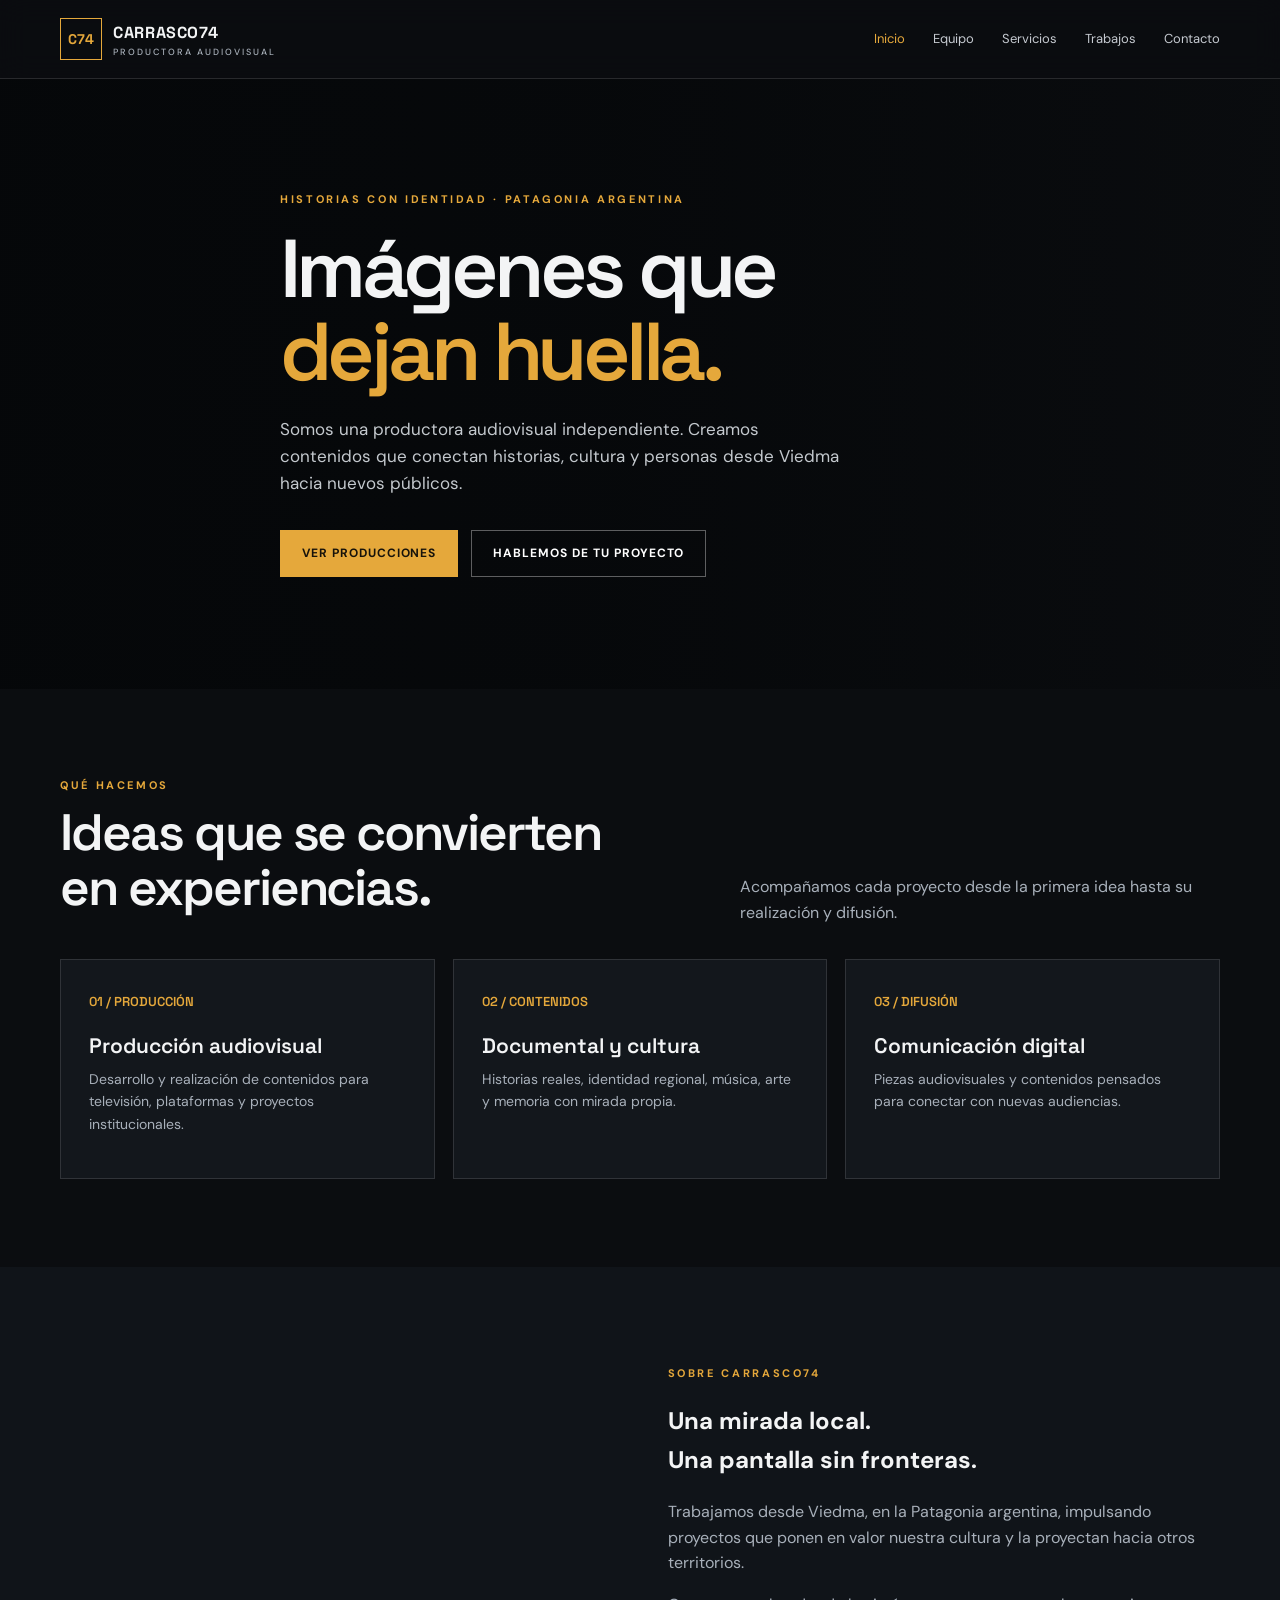
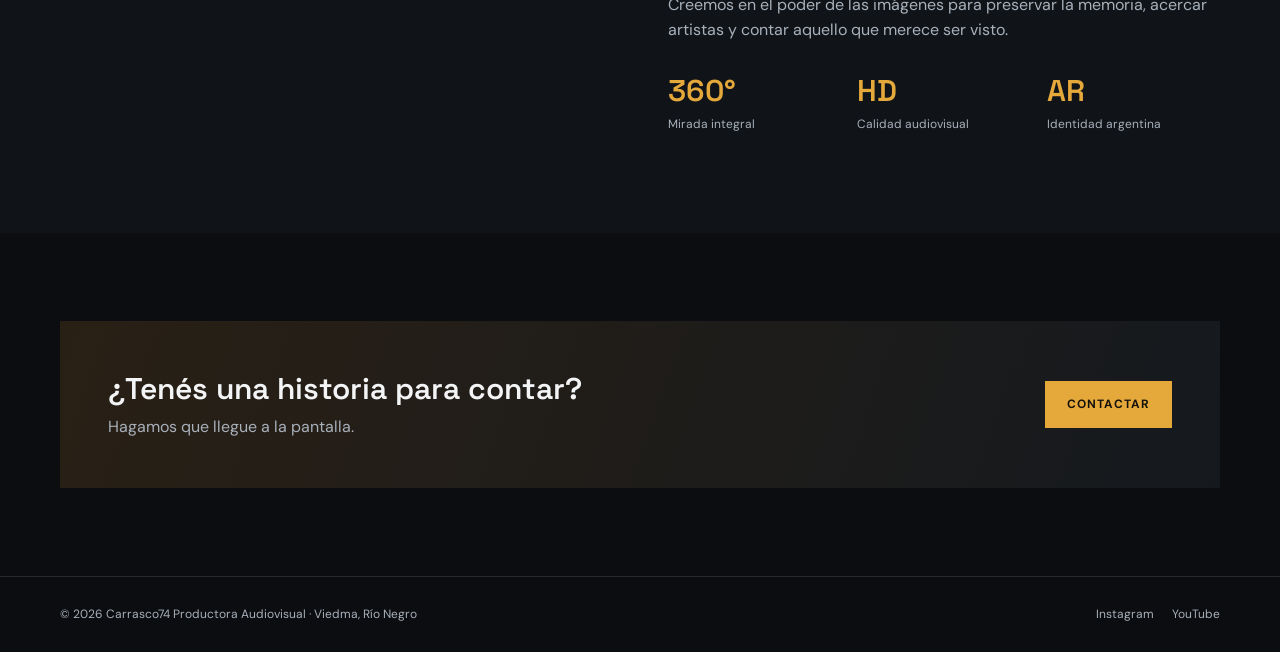
==== index.html @ 5abcc81c "proyecto carrasco74" ====
<!DOCTYPE html>
<html lang="es"><head><meta charset="UTF-8"><meta name="viewport" content="width=device-width, initial-scale=1.0"><meta name="description" content="Carrasco74 Productora Audiovisual. Producción, realización y comunicación audiovisual desde Viedma, Patagonia."><title>Inicio | Carrasco74</title><link rel="stylesheet" href="css/styles.css"></head><body>
<header class="site-header"><div class="container nav-wrap">
<a class="brand" href="index.html"><span class="brand-mark">C74</span><span>CARRASCO74<small>PRODUCTORA AUDIOVISUAL</small></span></a>
<button class="menu-toggle" aria-label="Abrir menú" aria-expanded="false">MENÚ</button>
<nav class="nav-links" aria-label="Navegación principal">
<a href="index.html">Inicio</a><a href="equipo.html">Equipo</a><a href="servicios.html">Servicios</a><a href="trabajos.html">Trabajos</a><a href="contacto.html">Contacto</a>
</nav></div></header>

<main>
<section class="hero"><div class="container hero-content"><div class="eyebrow">Historias con identidad · Patagonia Argentina</div><h1>Imágenes que<br><span>dejan huella.</span></h1><p>Somos una productora audiovisual independiente. Creamos contenidos que conectan historias, cultura y personas desde Viedma hacia nuevos públicos.</p><div class="actions"><a class="btn" href="trabajos.html">Ver producciones</a><a class="btn btn-outline" href="contacto.html">Hablemos de tu proyecto</a></div></div></section>
<section class="section"><div class="container"><div class="section-head"><div><div class="eyebrow">Qué hacemos</div><h2>Ideas que se convierten<br>en experiencias.</h2></div><p>Acompañamos cada proyecto desde la primera idea hasta su realización y difusión.</p></div><div class="cards">
<article class="card"><span class="card-number">01 / PRODUCCIÓN</span><h3>Producción audiovisual</h3><p>Desarrollo y realización de contenidos para televisión, plataformas y proyectos institucionales.</p></article>
<article class="card"><span class="card-number">02 / CONTENIDOS</span><h3>Documental y cultura</h3><p>Historias reales, identidad regional, música, arte y memoria con mirada propia.</p></article>
<article class="card"><span class="card-number">03 / DIFUSIÓN</span><h3>Comunicación digital</h3><p>Piezas audiovisuales y contenidos pensados para conectar con nuevas audiencias.</p></article>
</div></div></section>
<section class="section section-soft"><div class="container split"><div class="split-image" role="img" aria-label="Equipo de filmación trabajando en una producción"></div><div class="split-copy"><div class="eyebrow">Sobre Carrasco74</div><h2>Una mirada local.<br>Una pantalla sin fronteras.</h2><p>Trabajamos desde Viedma, en la Patagonia argentina, impulsando proyectos que ponen en valor nuestra cultura y la proyectan hacia otros territorios.</p><p>Creemos en el poder de las imágenes para preservar la memoria, acercar artistas y contar aquello que merece ser visto.</p><div class="stats"><div class="stat"><strong>360°</strong><span>Mirada integral</span></div><div class="stat"><strong>HD</strong><span>Calidad audiovisual</span></div><div class="stat"><strong>AR</strong><span>Identidad argentina</span></div></div></div></div></section>
<section class="section"><div class="container cta-band"><div><h2>¿Tenés una historia para contar?</h2><p>Hagamos que llegue a la pantalla.</p></div><a class="btn" href="contacto.html">Contactar</a></div></section>
</main>
<footer class="site-footer"><div class="container footer-inner"><span>© <span data-year></span> Carrasco74 Productora Audiovisual · Viedma, Río Negro</span><div class="socials"><a href="https://www.instagram.com/" target="_blank" rel="noopener">Instagram</a><a href="https://www.youtube.com/" target="_blank" rel="noopener">YouTube</a></div></div></footer><script src="js/main.js"></script>
</body></html>
---- css/styles.css ----
@import url('https://fonts.googleapis.com/css2?family=DM+Sans:wght@400;500;600;700&family=Space+Grotesk:wght@400;500;600;700&display=swap');
:root{--bg:#0b0d10;--panel:#13171c;--panel2:#191f26;--text:#f3f4f5;--muted:#a8b0ba;--accent:#e5a83b;--line:rgba(255,255,255,.12);--max:1160px}
*{box-sizing:border-box}html{scroll-behavior:smooth}body{margin:0;background:var(--bg);color:var(--text);font-family:'DM Sans',sans-serif;line-height:1.6}a{color:inherit;text-decoration:none}img{max-width:100%;display:block}button,input,textarea{font:inherit}.container{width:min(var(--max),calc(100% - 40px));margin:auto}
.site-header{position:sticky;top:0;z-index:20;background:rgba(11,13,16,.92);backdrop-filter:blur(14px);border-bottom:1px solid var(--line)}.nav-wrap{height:78px;display:flex;align-items:center;justify-content:space-between;gap:24px}.brand{display:flex;align-items:center;gap:11px;font-family:'Space Grotesk',sans-serif;font-weight:700;letter-spacing:.04em}.brand-mark{display:grid;place-items:center;width:42px;height:42px;border:1px solid var(--accent);color:var(--accent);font-size:14px}.brand small{display:block;color:var(--muted);font:500 9px 'DM Sans';letter-spacing:.22em}.nav-links{display:flex;gap:28px;align-items:center}.nav-links a{font-size:13px;color:#c6cbd1;transition:.2s}.nav-links a:hover,.nav-links a.active{color:var(--accent)}.menu-toggle{display:none;background:none;border:1px solid var(--line);color:white;padding:8px 11px;border-radius:3px}
.hero{min-height:610px;display:flex;align-items:center;position:relative;overflow:hidden;background:linear-gradient(90deg,rgba(5,7,9,.96) 0%,rgba(5,7,9,.78) 48%,rgba(5,7,9,.2) 100%),url('https://images.unsplash.com/photo-1485846234645-a62644f84728?auto=format&fit=crop&w=2000&q=85') center/cover}.hero-content{max-width:720px;padding:90px 0}.eyebrow{color:var(--accent);font-size:11px;font-weight:700;letter-spacing:.24em;text-transform:uppercase}.hero h1{font:600 clamp(42px,7vw,82px)/1.02 'Space Grotesk',sans-serif;letter-spacing:-.055em;margin:18px 0 22px}.hero h1 span{color:var(--accent)}.hero p{max-width:570px;color:#c4c9ce;font-size:17px}.actions{display:flex;gap:13px;flex-wrap:wrap;margin-top:32px}.btn{display:inline-flex;align-items:center;justify-content:center;padding:13px 21px;border:1px solid var(--accent);background:var(--accent);color:#17130b;font-weight:700;font-size:12px;letter-spacing:.08em;text-transform:uppercase;transition:.2s}.btn:hover{background:#f2c46f;transform:translateY(-2px)}.btn-outline{background:transparent;color:white;border-color:rgba(255,255,255,.35)}.btn-outline:hover{background:white;color:#111}
.section{padding:88px 0}.section-soft{background:#101419}.section-head{display:flex;justify-content:space-between;align-items:end;gap:30px;margin-bottom:34px}.section-head h2,.page-hero h1{font:600 clamp(32px,4vw,52px)/1.08 'Space Grotesk',sans-serif;letter-spacing:-.04em;margin:10px 0}.section-head p{color:var(--muted);max-width:480px;margin:0}.cards{display:grid;grid-template-columns:repeat(3,1fr);gap:18px}.card{background:var(--panel);border:1px solid var(--line);padding:28px;min-height:220px}.card-number{color:var(--accent);font:600 13px 'Space Grotesk'}.card h3{font:600 21px 'Space Grotesk';margin:18px 0 9px}.card p{color:var(--muted);font-size:14px;margin:0}.split{display:grid;grid-template-columns:1fr 1fr;gap:55px;align-items:center}.split-image{min-height:390px;background:url('https://images.unsplash.com/photo-1492619375914-88005aa9e8fb?auto=format&fit=crop&w=1200&q=85') center/cover}.split-copy p{color:var(--muted)}.stats{display:grid;grid-template-columns:repeat(3,1fr);gap:16px;margin-top:28px}.stat strong{display:block;color:var(--accent);font:600 30px 'Space Grotesk'}.stat span{font-size:12px;color:var(--muted)}
.page-hero{padding:86px 0 66px;background:linear-gradient(120deg,#171d24,#0b0d10 70%);border-bottom:1px solid var(--line)}.page-hero p{max-width:650px;color:var(--muted)}.team-grid{display:grid;grid-template-columns:repeat(3,1fr);gap:20px}.person{background:var(--panel);border:1px solid var(--line)}.person img{width:100%;height:270px;object-fit:cover;filter:saturate(.7)}.person-info{padding:22px}.person-info h3{margin:0;font:600 21px 'Space Grotesk'}.person-info p{color:var(--accent);font-size:12px;margin:5px 0 12px}.person-info small{color:var(--muted)}.service-list{display:grid;grid-template-columns:repeat(2,1fr);gap:18px}.service{display:flex;gap:22px;padding:28px;background:var(--panel);border:1px solid var(--line)}.service .num{font:600 24px 'Space Grotesk';color:var(--accent)}.service h3{margin:0 0 8px;font:600 20px 'Space Grotesk'}.service p{margin:0;color:var(--muted);font-size:14px}
.project-grid{display:grid;grid-template-columns:repeat(3,1fr);gap:16px}.project{position:relative;min-height:260px;overflow:hidden;background:#20262d}.project img{width:100%;height:100%;min-height:260px;object-fit:cover;transition:.5s;filter:brightness(.75)}.project:hover img{transform:scale(1.05);filter:brightness(.48)}.project-caption{position:absolute;left:22px;right:22px;bottom:18px}.project-caption span{font-size:10px;color:var(--accent);letter-spacing:.18em;text-transform:uppercase}.project-caption h3{font:600 20px 'Space Grotesk';margin:4px 0}.contact-grid{display:grid;grid-template-columns:.8fr 1.2fr;gap:40px}.contact-details{display:grid;gap:18px}.contact-item{padding:18px;background:var(--panel);border:1px solid var(--line)}.contact-item span{display:block;color:var(--accent);font-size:10px;text-transform:uppercase;letter-spacing:.16em}.contact-item strong{display:block;margin-top:5px}.contact-form{background:var(--panel);padding:28px;border:1px solid var(--line)}.form-row{display:grid;grid-template-columns:1fr 1fr;gap:14px}.field{margin-bottom:15px}.field label{display:block;font-size:12px;margin-bottom:7px;color:#d8dce0}.field input,.field textarea{width:100%;padding:13px;background:#0c1014;border:1px solid var(--line);color:white;outline:none}.field input:focus,.field textarea:focus{border-color:var(--accent)}.field textarea{min-height:140px;resize:vertical}.form-message{color:var(--accent);font-size:13px;min-height:22px;margin-top:12px}.map-frame{width:100%;height:260px;border:0;filter:grayscale(1) invert(.88) contrast(.85);margin-top:22px}
.cta-band{padding:48px;background:linear-gradient(110deg,#292015,#15191e);display:flex;justify-content:space-between;align-items:center;gap:25px}.cta-band h2{font:600 30px 'Space Grotesk';margin:0}.cta-band p{color:var(--muted);margin:6px 0 0}.site-footer{border-top:1px solid var(--line);padding:28px 0;color:var(--muted);font-size:12px}.footer-inner{display:flex;justify-content:space-between;gap:20px;flex-wrap:wrap}.socials{display:flex;gap:18px}.socials a:hover{color:var(--accent)}
@media(max-width:800px){.nav-links{display:none;position:absolute;top:78px;left:0;right:0;padding:20px;background:#101419;border-bottom:1px solid var(--line);flex-direction:column;align-items:flex-start}.nav-links.open{display:flex}.menu-toggle{display:block}.hero{min-height:560px}.cards,.team-grid{grid-template-columns:1fr 1fr}.split,.contact-grid{grid-template-columns:1fr}.service-list{grid-template-columns:1fr}.project-grid{grid-template-columns:1fr 1fr}.section{padding:65px 0}.split-image{min-height:300px}}
@media(max-width:520px){.container{width:min(100% - 30px,var(--max))}.hero h1{font-size:45px}.hero p{font-size:15px}.cards,.team-grid,.project-grid,.stats{grid-template-columns:1fr}.section-head{display:block}.section-head p{margin-top:12px}.form-row{grid-template-columns:1fr}.cta-band{padding:28px;display:block}.cta-band .btn{margin-top:20px}.person img{height:310px}}
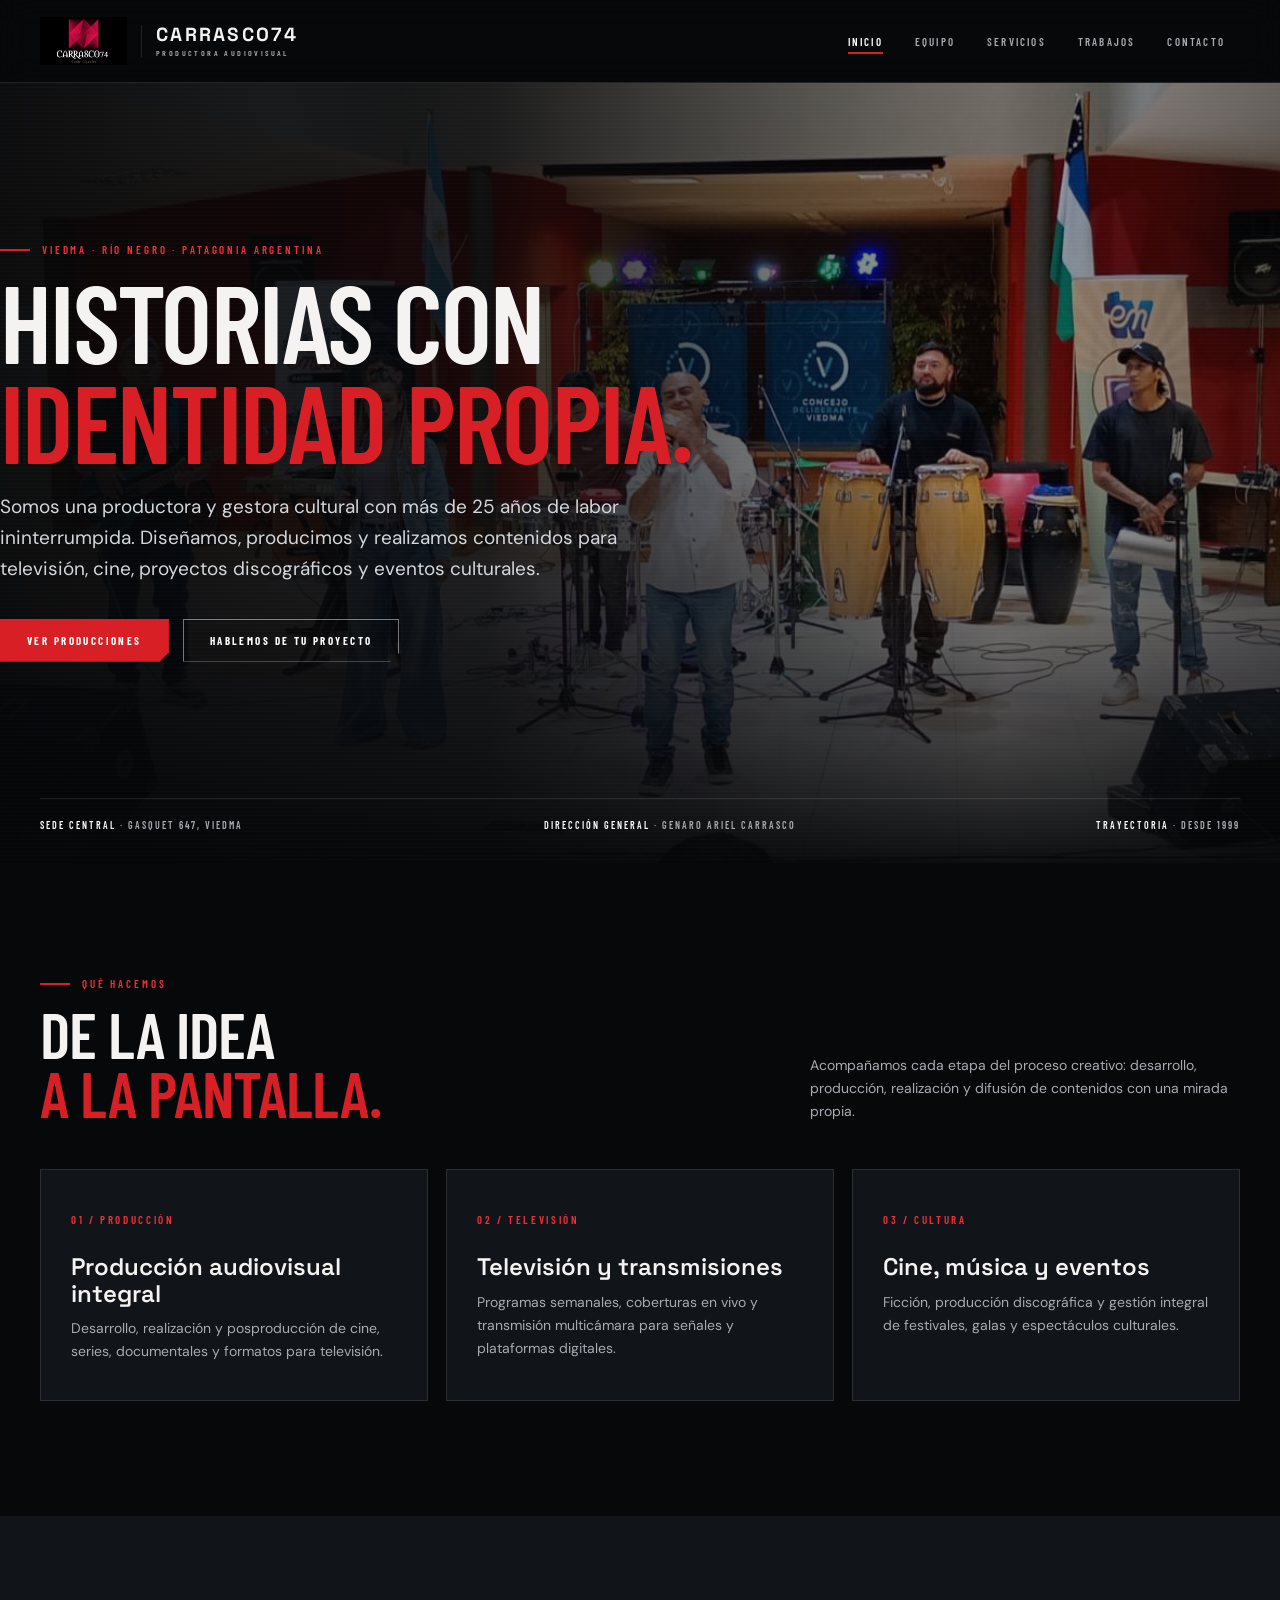
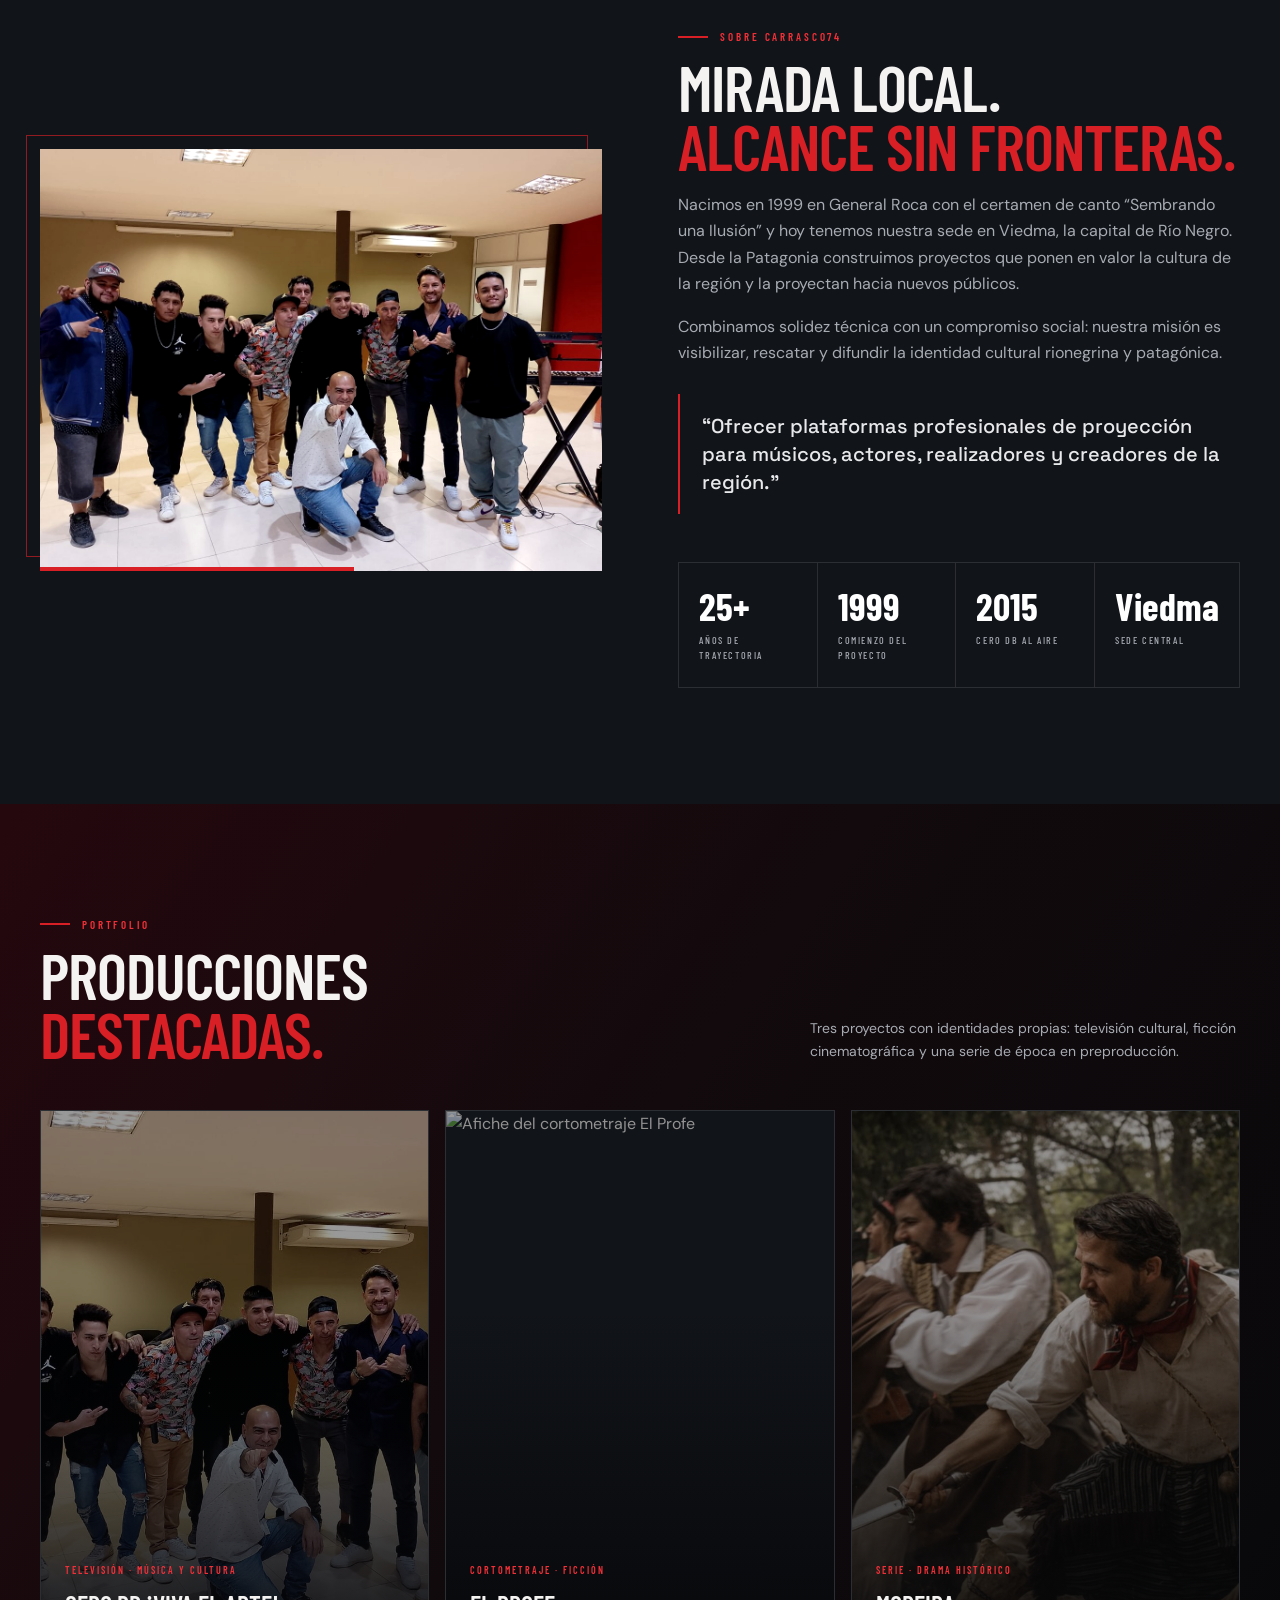
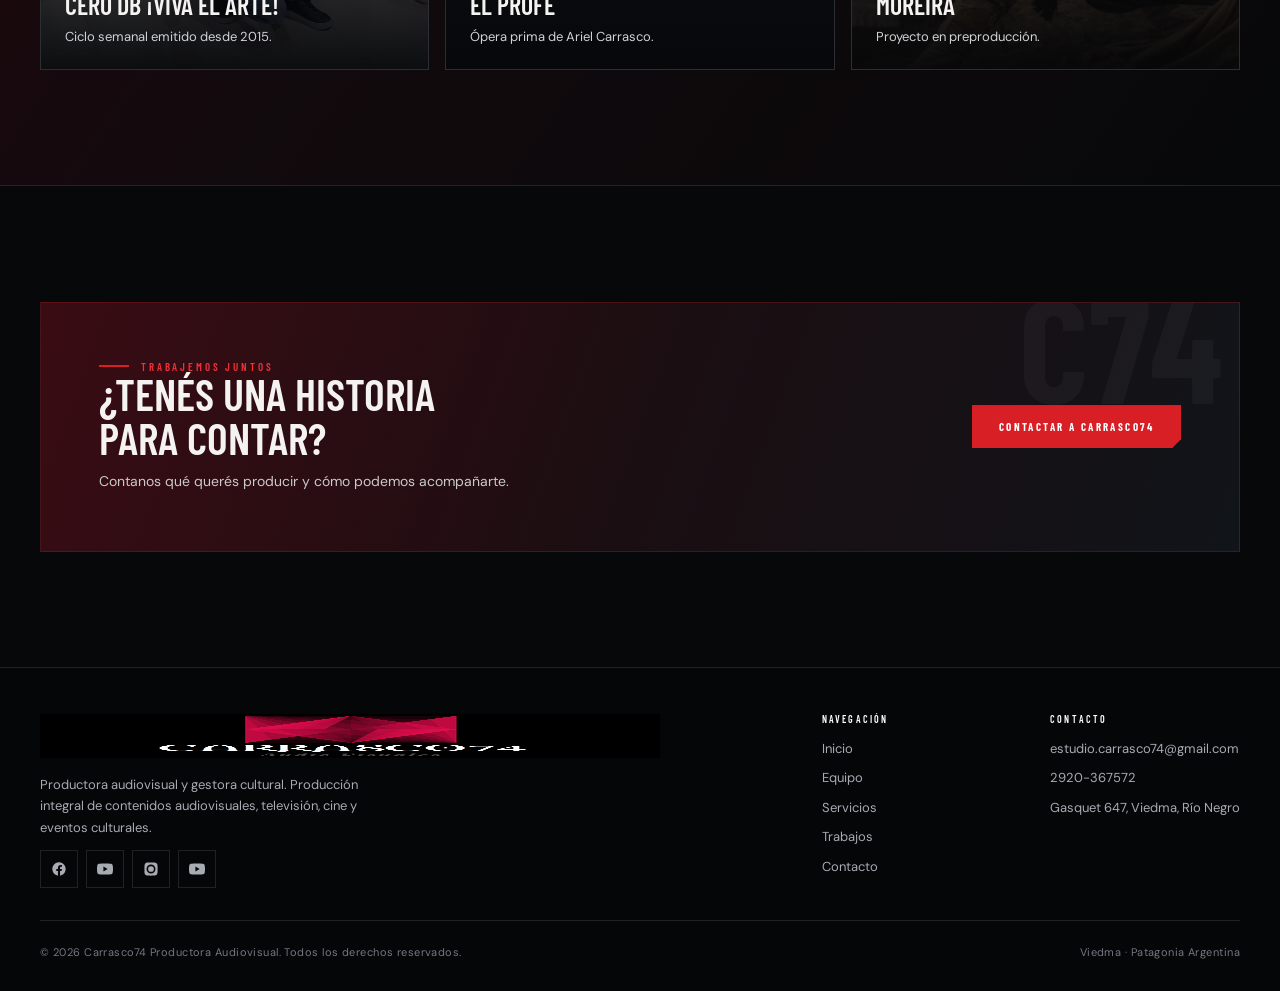
==== commit 9e654bfc: "Reforma global con OpenCode" ====
--- a/index.html
+++ b/index.html
@@ -1,21 +1,188 @@
 <!DOCTYPE html>
-<html lang="es"><head><meta charset="UTF-8"><meta name="viewport" content="width=device-width, initial-scale=1.0"><meta name="description" content="Carrasco74 Productora Audiovisual. Producción, realización y comunicación audiovisual desde Viedma, Patagonia."><title>Inicio | Carrasco74</title><link rel="stylesheet" href="css/styles.css"></head><body>
-<header class="site-header"><div class="container nav-wrap">
-<a class="brand" href="index.html"><span class="brand-mark">C74</span><span>CARRASCO74<small>PRODUCTORA AUDIOVISUAL</small></span></a>
-<button class="menu-toggle" aria-label="Abrir menú" aria-expanded="false">MENÚ</button>
-<nav class="nav-links" aria-label="Navegación principal">
-<a href="index.html">Inicio</a><a href="equipo.html">Equipo</a><a href="servicios.html">Servicios</a><a href="trabajos.html">Trabajos</a><a href="contacto.html">Contacto</a>
-</nav></div></header>
+<html lang="es">
+<head>
+  <meta charset="UTF-8">
+  <meta name="viewport" content="width=device-width, initial-scale=1.0">
+  <meta name="description" content="Carrasco74 Productora Audiovisual: producción integral de contenidos, televisión, cine y eventos culturales desde Viedma, Río Negro, Patagonia Argentina.">
+  <meta name="theme-color" content="#07080a">
+  <title>Inicio | Carrasco74 Productora Audiovisual</title>
+  <link rel="icon" type="image/png" href="assets/img/logo-carrasco74-redondo.png">
+  <link rel="preconnect" href="https://fonts.googleapis.com">
+  <link rel="preconnect" href="https://fonts.gstatic.com" crossorigin>
+  <link rel="stylesheet" href="css/styles.css">
+</head>
+<body>
+  <header class="site-header">
+    <div class="container nav-wrap">
+      <a class="brand" href="index.html" aria-label="Carrasco74 – Inicio">
+        <img src="assets/img/logo-carrasco74.png" alt="Logotipo oficial de Carrasco74 Productora Audiovisual" width="620" height="342">
+        <span class="brand__rule" aria-hidden="true"></span>
+        <span class="brand__text"><strong>CARRASCO74</strong><small>PRODUCTORA AUDIOVISUAL</small></span>
+      </a>
+      <button class="menu-toggle" type="button" aria-label="Abrir menú de navegación" aria-expanded="false" aria-controls="nav-principal">
+        <span></span><span></span><span></span>
+      </button>
+      <nav class="nav-links" id="nav-principal" aria-label="Navegación principal">
+        <a href="index.html">Inicio</a>
+        <a href="equipo.html">Equipo</a>
+        <a href="servicios.html">Servicios</a>
+        <a href="trabajos.html">Trabajos</a>
+        <a href="contacto.html">Contacto</a>
+      </nav>
+    </div>
+  </header>
 
-<main>
-<section class="hero"><div class="container hero-content"><div class="eyebrow">Historias con identidad · Patagonia Argentina</div><h1>Imágenes que<br><span>dejan huella.</span></h1><p>Somos una productora audiovisual independiente. Creamos contenidos que conectan historias, cultura y personas desde Viedma hacia nuevos públicos.</p><div class="actions"><a class="btn" href="trabajos.html">Ver producciones</a><a class="btn btn-outline" href="contacto.html">Hablemos de tu proyecto</a></div></div></section>
-<section class="section"><div class="container"><div class="section-head"><div><div class="eyebrow">Qué hacemos</div><h2>Ideas que se convierten<br>en experiencias.</h2></div><p>Acompañamos cada proyecto desde la primera idea hasta su realización y difusión.</p></div><div class="cards">
-<article class="card"><span class="card-number">01 / PRODUCCIÓN</span><h3>Producción audiovisual</h3><p>Desarrollo y realización de contenidos para televisión, plataformas y proyectos institucionales.</p></article>
-<article class="card"><span class="card-number">02 / CONTENIDOS</span><h3>Documental y cultura</h3><p>Historias reales, identidad regional, música, arte y memoria con mirada propia.</p></article>
-<article class="card"><span class="card-number">03 / DIFUSIÓN</span><h3>Comunicación digital</h3><p>Piezas audiovisuales y contenidos pensados para conectar con nuevas audiencias.</p></article>
-</div></div></section>
-<section class="section section-soft"><div class="container split"><div class="split-image" role="img" aria-label="Equipo de filmación trabajando en una producción"></div><div class="split-copy"><div class="eyebrow">Sobre Carrasco74</div><h2>Una mirada local.<br>Una pantalla sin fronteras.</h2><p>Trabajamos desde Viedma, en la Patagonia argentina, impulsando proyectos que ponen en valor nuestra cultura y la proyectan hacia otros territorios.</p><p>Creemos en el poder de las imágenes para preservar la memoria, acercar artistas y contar aquello que merece ser visto.</p><div class="stats"><div class="stat"><strong>360°</strong><span>Mirada integral</span></div><div class="stat"><strong>HD</strong><span>Calidad audiovisual</span></div><div class="stat"><strong>AR</strong><span>Identidad argentina</span></div></div></div></div></section>
-<section class="section"><div class="container cta-band"><div><h2>¿Tenés una historia para contar?</h2><p>Hagamos que llegue a la pantalla.</p></div><a class="btn" href="contacto.html">Contactar</a></div></section>
-</main>
-<footer class="site-footer"><div class="container footer-inner"><span>© <span data-year></span> Carrasco74 Productora Audiovisual · Viedma, Río Negro</span><div class="socials"><a href="https://www.instagram.com/" target="_blank" rel="noopener">Instagram</a><a href="https://www.youtube.com/" target="_blank" rel="noopener">YouTube</a></div></div></footer><script src="js/main.js"></script>
-</body></html>+  <main>
+    <section class="hero" aria-labelledby="hero-title">
+      <div class="hero__media" role="img" aria-label="Registro del programa televisivo Cero DB ¡Viva el Arte!"></div>
+      <div class="container hero__inner">
+        <div class="eyebrow" data-reveal>Viedma · Río Negro · Patagonia Argentina</div>
+        <h1 class="display" id="hero-title" data-reveal>Historias con<br><span>identidad propia.</span></h1>
+        <p class="lead" data-reveal>Somos una productora y gestora cultural con más de 25 años de labor ininterrumpida. Diseñamos, producimos y realizamos contenidos para televisión, cine, proyectos discográficos y eventos culturales.</p>
+        <div class="actions" data-reveal>
+          <a class="btn" href="trabajos.html">Ver producciones</a>
+          <a class="btn btn--ghost" href="contacto.html">Hablemos de tu proyecto</a>
+        </div>
+      </div>
+      <div class="container hero__meta">
+        <span><b>Sede central</b> · Gasquet 647, Viedma</span>
+        <span><b>Dirección general</b> · Genaro Ariel Carrasco</span>
+        <span><b>Trayectoria</b> · Desde 1999</span>
+      </div>
+    </section>
+
+    <section class="section" aria-labelledby="que-hacemos">
+      <div class="container">
+        <div class="section-head" data-reveal>
+          <div>
+            <div class="eyebrow">Qué hacemos</div>
+            <h2 class="section-title" id="que-hacemos">De la idea<br><span>a la pantalla.</span></h2>
+          </div>
+          <p>Acompañamos cada etapa del proceso creativo: desarrollo, producción, realización y difusión de contenidos con una mirada propia.</p>
+        </div>
+        <div class="grid-3">
+          <article class="card" data-reveal>
+            <span class="card__num">01 / PRODUCCIÓN</span>
+            <h3>Producción audiovisual integral</h3>
+            <p>Desarrollo, realización y posproducción de cine, series, documentales y formatos para televisión.</p>
+          </article>
+          <article class="card" data-reveal>
+            <span class="card__num">02 / TELEVISIÓN</span>
+            <h3>Televisión y transmisiones</h3>
+            <p>Programas semanales, coberturas en vivo y transmisión multicámara para señales y plataformas digitales.</p>
+          </article>
+          <article class="card" data-reveal>
+            <span class="card__num">03 / CULTURA</span>
+            <h3>Cine, música y eventos</h3>
+            <p>Ficción, producción discográfica y gestión integral de festivales, galas y espectáculos culturales.</p>
+          </article>
+        </div>
+      </div>
+    </section>
+
+    <section class="section section--graphite" aria-labelledby="sobre-c74">
+      <div class="container split">
+        <div class="frame" data-reveal>
+          <img src="assets/img/servicios-cerodb.jpg" alt="Registro del programa Cero DB ¡Viva el Arte! durante una emisión" width="1196" height="900" loading="lazy">
+        </div>
+        <div class="split-copy" data-reveal>
+          <div class="eyebrow">Sobre Carrasco74</div>
+          <h2 class="section-title" id="sobre-c74">Mirada local.<br><span>Alcance sin fronteras.</span></h2>
+          <p>Nacimos en 1999 en General Roca con el certamen de canto “Sembrando una Ilusión” y hoy tenemos nuestra sede en Viedma, la capital de Río Negro. Desde la Patagonia construimos proyectos que ponen en valor la cultura de la región y la proyectan hacia nuevos públicos.</p>
+          <p>Combinamos solidez técnica con un compromiso social: nuestra misión es visibilizar, rescatar y difundir la identidad cultural rionegrina y patagónica.</p>
+          <blockquote class="quote">“Ofrecer plataformas profesionales de proyección para músicos, actores, realizadores y creadores de la región.”</blockquote>
+          <div class="stats">
+            <div class="stat"><strong>25+</strong><span>Años de trayectoria</span></div>
+            <div class="stat"><strong>1999</strong><span>Comienzo del proyecto</span></div>
+            <div class="stat"><strong>2015</strong><span>Cero DB al aire</span></div>
+            <div class="stat"><strong>Viedma</strong><span>Sede central</span></div>
+          </div>
+        </div>
+      </div>
+    </section>
+
+    <section class="section section--wine" aria-labelledby="destacados">
+      <div class="container">
+        <div class="section-head" data-reveal>
+          <div>
+            <div class="eyebrow">Portfolio</div>
+            <h2 class="section-title" id="destacados">Producciones<br><span>destacadas.</span></h2>
+          </div>
+          <p>Tres proyectos con identidades propias: televisión cultural, ficción cinematográfica y una serie de época en preproducción.</p>
+        </div>
+        <div class="teaser-grid">
+          <a class="teaser" href="trabajos.html#cerodb" data-reveal>
+            <img src="assets/img/proyectos/cero-db/cerodb-03.jpg" alt="Registro fotográfico del programa Cero DB ¡Viva el Arte!" width="1329" height="1000" loading="lazy">
+            <div class="teaser__body"><span>Televisión · Música y cultura</span><h3>Cero DB ¡Viva el Arte!</h3><p>Ciclo semanal emitido desde 2015.</p></div>
+          </a>
+          <a class="teaser" href="trabajos.html#el-profe" data-reveal>
+            <img src="assets/img/proyectos/el-profe/afiche-el-profe.jpg" alt="Afiche del cortometraje El Profe" width="592" height="854" loading="lazy">
+            <div class="teaser__body"><span>Cortometraje · Ficción</span><h3>El Profe</h3><p>Ópera prima de Ariel Carrasco.</p></div>
+          </a>
+          <a class="teaser" href="trabajos.html#moreira" data-reveal>
+            <img src="assets/img/proyectos/moreira/moreira-01.jpg" alt="Material visual de la serie Moreira" width="1200" height="800" loading="lazy">
+            <div class="teaser__body"><span>Serie · Drama histórico</span><h3>Moreira</h3><p>Proyecto en preproducción.</p></div>
+          </a>
+        </div>
+      </div>
+    </section>
+
+    <section class="section section--line" aria-label="Contacto">
+      <div class="container cta-band" data-reveal>
+        <div>
+          <div class="eyebrow">Trabajemos juntos</div>
+          <h2>¿Tenés una historia<br>para contar?</h2>
+          <p>Contanos qué querés producir y cómo podemos acompañarte.</p>
+        </div>
+        <a class="btn" href="contacto.html">Contactar a Carrasco74</a>
+      </div>
+    </section>
+  </main>
+
+  <footer class="site-footer">
+    <div class="container">
+      <div class="footer-top">
+        <div class="footer-brand">
+          <img src="assets/img/logo-carrasco74.png" alt="Logotipo de Carrasco74" width="620" height="342" loading="lazy">
+          <p>Productora audiovisual y gestora cultural. Producción integral de contenidos audiovisuales, televisión, cine y eventos culturales.</p>
+          <div class="social-links" aria-label="Redes sociales de Carrasco74">
+            <a class="social-link" href="https://www.facebook.com/Audio.visual.74" target="_blank" rel="noopener noreferrer" aria-label="Facebook de Carrasco74 (abre en nueva pestaña)"><svg viewBox="0 0 24 24" aria-hidden="true"><path d="M22 12.06C22 6.5 17.52 2 12 2S2 6.5 2 12.06c0 5.02 3.66 9.18 8.44 9.94v-7.03H7.9v-2.91h2.54V9.85c0-2.52 1.49-3.91 3.77-3.91 1.09 0 2.24.2 2.24.2v2.46h-1.26c-1.24 0-1.63.78-1.63 1.57v1.9h2.78l-.45 2.91h-2.33V22c4.78-.76 8.44-4.92 8.44-9.94z"/></svg></a>
+            <a class="social-link" href="https://www.youtube.com/@carrasco74" target="_blank" rel="noopener noreferrer" aria-label="YouTube de Carrasco74 (abre en nueva pestaña)"><svg viewBox="0 0 24 24" aria-hidden="true"><path d="M23.5 6.2a3 3 0 0 0-2.1-2.1C19.5 3.6 12 3.6 12 3.6s-7.5 0-9.4.5A3 3 0 0 0 .5 6.2 31 31 0 0 0 0 12a31 31 0 0 0 .5 5.8 3 3 0 0 0 2.1 2.1c1.9.5 9.4.5 9.4.5s7.5 0 9.4-.5a3 3 0 0 0 2.1-2.1A31 31 0 0 0 24 12a31 31 0 0 0-.5-5.8zM9.6 15.6V8.4L16 12l-6.4 3.6z"/></svg></a>
+            <a class="social-link" href="https://www.instagram.com/cerodbvivaelarte/" target="_blank" rel="noopener noreferrer" aria-label="Instagram de Cero DB (abre en nueva pestaña)"><svg viewBox="0 0 24 24" aria-hidden="true"><path d="M12 2.2c3.2 0 3.6 0 4.9.1 1.2.1 1.8.3 2.2.4.6.2 1 .5 1.4.9.4.4.7.8.9 1.4.2.4.4 1 .4 2.2.1 1.3.1 1.7.1 4.9s0 3.6-.1 4.9c-.1 1.2-.3 1.8-.4 2.2-.2.6-.5 1-.9 1.4-.4.4-.8.7-1.4.9-.4.2-1 .4-2.2.4-1.3.1-1.7.1-4.9.1s-3.6 0-4.9-.1c-1.2-.1-1.8-.3-2.2-.4-.6-.2-1-.5-1.4-.9-.4-.4-.7-.8-.9-1.4-.2-.4-.4-1-.4-2.2C2.2 15.6 2.2 15.2 2.2 12s0-3.6.1-4.9c.1-1.2.3-1.8.4-2.2.2-.6.5-1 .9-1.4.4-.4.8-.7 1.4-.9.4-.2 1-.4 2.2-.4C8.4 2.2 8.8 2.2 12 2.2zm0 3.1A6.7 6.7 0 1 0 18.7 12 6.7 6.7 0 0 0 12 5.3zm0 11A4.3 4.3 0 1 1 16.3 12 4.3 4.3 0 0 1 12 16.3zm6.9-11.2a1.6 1.6 0 1 1-1.6-1.6 1.6 1.6 0 0 1 1.6 1.6z"/></svg></a>
+            <a class="social-link" href="https://www.youtube.com/@carrasco74Contenidos" target="_blank" rel="noopener noreferrer" aria-label="YouTube Carrasco74 Contenidos (abre en nueva pestaña)"><svg viewBox="0 0 24 24" aria-hidden="true"><path d="M23.5 6.2a3 3 0 0 0-2.1-2.1C19.5 3.6 12 3.6 12 3.6s-7.5 0-9.4.5A3 3 0 0 0 .5 6.2 31 31 0 0 0 0 12a31 31 0 0 0 .5 5.8 3 3 0 0 0 2.1 2.1c1.9.5 9.4.5 9.4.5s7.5 0 9.4-.5a3 3 0 0 0 2.1-2.1A31 31 0 0 0 24 12a31 31 0 0 0-.5-5.8zM9.6 15.6V8.4L16 12l-6.4 3.6z"/></svg></a>
+          </div>
+        </div>
+        <div class="footer-col">
+          <h4>Navegación</h4>
+          <ul>
+            <li><a href="index.html">Inicio</a></li>
+            <li><a href="equipo.html">Equipo</a></li>
+            <li><a href="servicios.html">Servicios</a></li>
+            <li><a href="trabajos.html">Trabajos</a></li>
+            <li><a href="contacto.html">Contacto</a></li>
+          </ul>
+        </div>
+        <div class="footer-col">
+          <h4>Contacto</h4>
+          <ul>
+            <li><a href="mailto:estudio.carrasco74@gmail.com">estudio.carrasco74@gmail.com</a></li>
+            <li><a href="tel:+5492920367572">2920-367572</a></li>
+            <li>Gasquet 647, Viedma, Río Negro</li>
+          </ul>
+        </div>
+      </div>
+      <div class="footer-bottom">
+        <span>© <span data-year></span> Carrasco74 Productora Audiovisual. Todos los derechos reservados.</span>
+        <span>Viedma · Patagonia Argentina</span>
+      </div>
+    </div>
+  </footer>
+
+  <div class="lightbox" id="lightbox" role="dialog" aria-modal="true" aria-label="Galería de imágenes" hidden>
+    <button class="lightbox__close" type="button" aria-label="Cerrar galería">×</button>
+    <figure><img src="" alt="Imagen ampliada de la galería"><figcaption></figcaption></figure>
+  </div>
+
+  <script src="js/main.js"></script>
+</body>
+</html>
--- a/css/styles.css
+++ b/css/styles.css
@@ -1,12 +1,481 @@
-
-@import url('https://fonts.googleapis.com/css2?family=DM+Sans:wght@400;500;600;700&family=Space+Grotesk:wght@400;500;600;700&display=swap');
-:root{--bg:#0b0d10;--panel:#13171c;--panel2:#191f26;--text:#f3f4f5;--muted:#a8b0ba;--accent:#e5a83b;--line:rgba(255,255,255,.12);--max:1160px}
-*{box-sizing:border-box}html{scroll-behavior:smooth}body{margin:0;background:var(--bg);color:var(--text);font-family:'DM Sans',sans-serif;line-height:1.6}a{color:inherit;text-decoration:none}img{max-width:100%;display:block}button,input,textarea{font:inherit}.container{width:min(var(--max),calc(100% - 40px));margin:auto}
-.site-header{position:sticky;top:0;z-index:20;background:rgba(11,13,16,.92);backdrop-filter:blur(14px);border-bottom:1px solid var(--line)}.nav-wrap{height:78px;display:flex;align-items:center;justify-content:space-between;gap:24px}.brand{display:flex;align-items:center;gap:11px;font-family:'Space Grotesk',sans-serif;font-weight:700;letter-spacing:.04em}.brand-mark{display:grid;place-items:center;width:42px;height:42px;border:1px solid var(--accent);color:var(--accent);font-size:14px}.brand small{display:block;color:var(--muted);font:500 9px 'DM Sans';letter-spacing:.22em}.nav-links{display:flex;gap:28px;align-items:center}.nav-links a{font-size:13px;color:#c6cbd1;transition:.2s}.nav-links a:hover,.nav-links a.active{color:var(--accent)}.menu-toggle{display:none;background:none;border:1px solid var(--line);color:white;padding:8px 11px;border-radius:3px}
-.hero{min-height:610px;display:flex;align-items:center;position:relative;overflow:hidden;background:linear-gradient(90deg,rgba(5,7,9,.96) 0%,rgba(5,7,9,.78) 48%,rgba(5,7,9,.2) 100%),url('https://images.unsplash.com/photo-1485846234645-a62644f84728?auto=format&fit=crop&w=2000&q=85') center/cover}.hero-content{max-width:720px;padding:90px 0}.eyebrow{color:var(--accent);font-size:11px;font-weight:700;letter-spacing:.24em;text-transform:uppercase}.hero h1{font:600 clamp(42px,7vw,82px)/1.02 'Space Grotesk',sans-serif;letter-spacing:-.055em;margin:18px 0 22px}.hero h1 span{color:var(--accent)}.hero p{max-width:570px;color:#c4c9ce;font-size:17px}.actions{display:flex;gap:13px;flex-wrap:wrap;margin-top:32px}.btn{display:inline-flex;align-items:center;justify-content:center;padding:13px 21px;border:1px solid var(--accent);background:var(--accent);color:#17130b;font-weight:700;font-size:12px;letter-spacing:.08em;text-transform:uppercase;transition:.2s}.btn:hover{background:#f2c46f;transform:translateY(-2px)}.btn-outline{background:transparent;color:white;border-color:rgba(255,255,255,.35)}.btn-outline:hover{background:white;color:#111}
-.section{padding:88px 0}.section-soft{background:#101419}.section-head{display:flex;justify-content:space-between;align-items:end;gap:30px;margin-bottom:34px}.section-head h2,.page-hero h1{font:600 clamp(32px,4vw,52px)/1.08 'Space Grotesk',sans-serif;letter-spacing:-.04em;margin:10px 0}.section-head p{color:var(--muted);max-width:480px;margin:0}.cards{display:grid;grid-template-columns:repeat(3,1fr);gap:18px}.card{background:var(--panel);border:1px solid var(--line);padding:28px;min-height:220px}.card-number{color:var(--accent);font:600 13px 'Space Grotesk'}.card h3{font:600 21px 'Space Grotesk';margin:18px 0 9px}.card p{color:var(--muted);font-size:14px;margin:0}.split{display:grid;grid-template-columns:1fr 1fr;gap:55px;align-items:center}.split-image{min-height:390px;background:url('https://images.unsplash.com/photo-1492619375914-88005aa9e8fb?auto=format&fit=crop&w=1200&q=85') center/cover}.split-copy p{color:var(--muted)}.stats{display:grid;grid-template-columns:repeat(3,1fr);gap:16px;margin-top:28px}.stat strong{display:block;color:var(--accent);font:600 30px 'Space Grotesk'}.stat span{font-size:12px;color:var(--muted)}
-.page-hero{padding:86px 0 66px;background:linear-gradient(120deg,#171d24,#0b0d10 70%);border-bottom:1px solid var(--line)}.page-hero p{max-width:650px;color:var(--muted)}.team-grid{display:grid;grid-template-columns:repeat(3,1fr);gap:20px}.person{background:var(--panel);border:1px solid var(--line)}.person img{width:100%;height:270px;object-fit:cover;filter:saturate(.7)}.person-info{padding:22px}.person-info h3{margin:0;font:600 21px 'Space Grotesk'}.person-info p{color:var(--accent);font-size:12px;margin:5px 0 12px}.person-info small{color:var(--muted)}.service-list{display:grid;grid-template-columns:repeat(2,1fr);gap:18px}.service{display:flex;gap:22px;padding:28px;background:var(--panel);border:1px solid var(--line)}.service .num{font:600 24px 'Space Grotesk';color:var(--accent)}.service h3{margin:0 0 8px;font:600 20px 'Space Grotesk'}.service p{margin:0;color:var(--muted);font-size:14px}
-.project-grid{display:grid;grid-template-columns:repeat(3,1fr);gap:16px}.project{position:relative;min-height:260px;overflow:hidden;background:#20262d}.project img{width:100%;height:100%;min-height:260px;object-fit:cover;transition:.5s;filter:brightness(.75)}.project:hover img{transform:scale(1.05);filter:brightness(.48)}.project-caption{position:absolute;left:22px;right:22px;bottom:18px}.project-caption span{font-size:10px;color:var(--accent);letter-spacing:.18em;text-transform:uppercase}.project-caption h3{font:600 20px 'Space Grotesk';margin:4px 0}.contact-grid{display:grid;grid-template-columns:.8fr 1.2fr;gap:40px}.contact-details{display:grid;gap:18px}.contact-item{padding:18px;background:var(--panel);border:1px solid var(--line)}.contact-item span{display:block;color:var(--accent);font-size:10px;text-transform:uppercase;letter-spacing:.16em}.contact-item strong{display:block;margin-top:5px}.contact-form{background:var(--panel);padding:28px;border:1px solid var(--line)}.form-row{display:grid;grid-template-columns:1fr 1fr;gap:14px}.field{margin-bottom:15px}.field label{display:block;font-size:12px;margin-bottom:7px;color:#d8dce0}.field input,.field textarea{width:100%;padding:13px;background:#0c1014;border:1px solid var(--line);color:white;outline:none}.field input:focus,.field textarea:focus{border-color:var(--accent)}.field textarea{min-height:140px;resize:vertical}.form-message{color:var(--accent);font-size:13px;min-height:22px;margin-top:12px}.map-frame{width:100%;height:260px;border:0;filter:grayscale(1) invert(.88) contrast(.85);margin-top:22px}
-.cta-band{padding:48px;background:linear-gradient(110deg,#292015,#15191e);display:flex;justify-content:space-between;align-items:center;gap:25px}.cta-band h2{font:600 30px 'Space Grotesk';margin:0}.cta-band p{color:var(--muted);margin:6px 0 0}.site-footer{border-top:1px solid var(--line);padding:28px 0;color:var(--muted);font-size:12px}.footer-inner{display:flex;justify-content:space-between;gap:20px;flex-wrap:wrap}.socials{display:flex;gap:18px}.socials a:hover{color:var(--accent)}
-@media(max-width:800px){.nav-links{display:none;position:absolute;top:78px;left:0;right:0;padding:20px;background:#101419;border-bottom:1px solid var(--line);flex-direction:column;align-items:flex-start}.nav-links.open{display:flex}.menu-toggle{display:block}.hero{min-height:560px}.cards,.team-grid{grid-template-columns:1fr 1fr}.split,.contact-grid{grid-template-columns:1fr}.service-list{grid-template-columns:1fr}.project-grid{grid-template-columns:1fr 1fr}.section{padding:65px 0}.split-image{min-height:300px}}
-@media(max-width:520px){.container{width:min(100% - 30px,var(--max))}.hero h1{font-size:45px}.hero p{font-size:15px}.cards,.team-grid,.project-grid,.stats{grid-template-columns:1fr}.section-head{display:block}.section-head p{margin-top:12px}.form-row{grid-template-columns:1fr}.cta-band{padding:28px;display:block}.cta-band .btn{margin-top:20px}.person img{height:310px}}
+/* =========================================================
+   CARRASCO74 · PRODUCTORA AUDIOVISUAL
+   Identidad visual: negro profundo, grafito y rojo intenso
+   ========================================================= */
+
+@import url('https://fonts.googleapis.com/css2?family=Barlow+Condensed:wght@500;600;700&family=DM+Sans:wght@400;500;600;700&family=Space+Grotesk:wght@500;600;700&display=swap');
+
+:root {
+  --black: #07080a;
+  --graphite: #111419;
+  --graphite-2: #191d24;
+  --red: #d81f26;
+  --red-light: #f23038;
+  --red-dark: #7d1018;
+  --wine: #26090e;
+  --text: #f5f3f2;
+  --muted: #a7abb2;
+  --line: rgba(255, 255, 255, .11);
+  --gold: #d6a24a;
+  --max: 1200px;
+  --header-h: 82px;
+}
+
+*, *::before, *::after { box-sizing: border-box; }
+html { scroll-behavior: smooth; }
+body {
+  margin: 0;
+  background: var(--black);
+  color: var(--text);
+  font-family: 'DM Sans', sans-serif;
+  font-size: 16px;
+  line-height: 1.65;
+  -webkit-font-smoothing: antialiased;
+  overflow-x: hidden;
+}
+img { display: block; max-width: 100%; }
+a { color: inherit; text-decoration: none; }
+button, input, textarea { font: inherit; }
+button { cursor: pointer; }
+::selection { background: var(--red); color: #fff; }
+
+.container { width: min(var(--max), calc(100% - 48px)); margin-inline: auto; }
+.sr-only {
+  position: absolute; width: 1px; height: 1px; padding: 0; margin: -1px;
+  overflow: hidden; clip: rect(0, 0, 0, 0); white-space: nowrap; border: 0;
+}
+
+/* ---------- Tipografía ---------- */
+.eyebrow {
+  display: flex; align-items: center; gap: 12px;
+  color: var(--red-light); font: 600 11px/1 'Barlow Condensed', sans-serif;
+  letter-spacing: .26em; text-transform: uppercase;
+}
+.eyebrow::before { content: ''; width: 30px; height: 2px; background: var(--red); flex: 0 0 auto; }
+.display, .section-title {
+  font-family: 'Barlow Condensed', sans-serif;
+  text-transform: uppercase; font-weight: 600; letter-spacing: -.015em;
+  line-height: .92; margin: 16px 0 0;
+}
+.display { font-size: clamp(54px, 8.5vw, 112px); }
+.section-title { font-size: clamp(38px, 5vw, 68px); }
+.section-title span { color: var(--red); }
+.lead { color: #d3d6da; font-size: clamp(16px, 1.5vw, 19px); max-width: 640px; }
+.muted { color: var(--muted); }
+.small { font-size: 12px; letter-spacing: .04em; }
+
+/* ---------- Encabezado ---------- */
+.site-header {
+  position: sticky; top: 0; z-index: 50;
+  background: rgba(7, 8, 10, .88);
+  backdrop-filter: blur(16px); -webkit-backdrop-filter: blur(16px);
+  border-bottom: 1px solid var(--line);
+  transition: background .3s ease, box-shadow .3s ease;
+}
+.site-header.is-scrolled { background: rgba(7, 8, 10, .98); box-shadow: 0 14px 40px rgba(0, 0, 0, .45); }
+.nav-wrap { height: var(--header-h); display: flex; align-items: center; justify-content: space-between; gap: 24px; }
+.brand { display: flex; align-items: center; gap: 14px; flex: 0 0 auto; }
+.brand img { height: 48px; width: auto; object-fit: contain; }
+.brand__rule { width: 1px; height: 32px; background: var(--line); }
+.brand__text strong {
+  display: block; font: 700 19px/1 'Space Grotesk', sans-serif;
+  letter-spacing: .12em;
+}
+.brand__text small {
+  display: block; margin-top: 5px; color: var(--muted);
+  font: 600 8px/1 'Barlow Condensed', sans-serif; letter-spacing: .3em;
+}
+.nav-links { display: flex; align-items: center; gap: 2px; }
+.nav-links a {
+  position: relative; padding: 12px 15px;
+  color: var(--muted); font: 600 11px/1 'Barlow Condensed', sans-serif;
+  letter-spacing: .2em; text-transform: uppercase; transition: color .25s ease;
+}
+.nav-links a::after {
+  content: ''; position: absolute; left: 15px; right: 15px; bottom: 5px;
+  height: 2px; background: var(--red); transform: scaleX(0);
+  transform-origin: left; transition: transform .3s ease;
+}
+.nav-links a:hover, .nav-links a.active { color: #fff; }
+.nav-links a:hover::after, .nav-links a.active::after { transform: scaleX(1); }
+.menu-toggle {
+  display: none; width: 44px; height: 42px; position: relative;
+  background: transparent; border: 1px solid var(--line); border-radius: 0;
+}
+.menu-toggle span {
+  position: absolute; left: 11px; right: 11px; height: 2px; background: #fff;
+  transition: transform .3s ease, opacity .2s ease;
+}
+.menu-toggle span:nth-child(1) { top: 13px; }
+.menu-toggle span:nth-child(2) { top: 20px; }
+.menu-toggle span:nth-child(3) { top: 27px; }
+.menu-toggle[aria-expanded="true"] span:nth-child(1) { transform: translateY(7px) rotate(45deg); }
+.menu-toggle[aria-expanded="true"] span:nth-child(2) { opacity: 0; }
+.menu-toggle[aria-expanded="true"] span:nth-child(3) { transform: translateY(-7px) rotate(-45deg); }
+
+/* ---------- Botones ---------- */
+.actions { display: flex; flex-wrap: wrap; gap: 14px; margin-top: 34px; }
+.btn {
+  display: inline-flex; align-items: center; justify-content: center; gap: 10px;
+  padding: 15px 26px; border: 1px solid var(--red);
+  background: var(--red); color: #fff;
+  font: 700 11px/1 'Barlow Condensed', sans-serif;
+  letter-spacing: .22em; text-transform: uppercase;
+  clip-path: polygon(0 0, 100% 0, 100% calc(100% - 9px), calc(100% - 9px) 100%, 0 100%);
+  transition: transform .25s ease, background .25s ease, box-shadow .25s ease;
+}
+.btn:hover { background: var(--red-light); transform: translateY(-3px); box-shadow: 0 14px 30px rgba(216, 31, 38, .25); }
+.btn:focus-visible, a:focus-visible, button:focus-visible, input:focus-visible, textarea:focus-visible {
+  outline: 2px solid var(--red-light); outline-offset: 3px;
+}
+.btn--ghost { background: transparent; border-color: rgba(255, 255, 255, .45); color: #fff; }
+.btn--ghost:hover { background: #fff; color: var(--black); box-shadow: none; }
+
+/* ---------- Hero ---------- */
+.hero { position: relative; min-height: min(780px, 90vh); display: flex; align-items: center; overflow: hidden; background: #050607; }
+.hero__media {
+  position: absolute; inset: 0;
+  background: url('../assets/img/hero-cerodb.jpg') center 42% / cover no-repeat;
+  animation: heroZoom 22s ease-in-out infinite alternate;
+}
+@keyframes heroZoom { from { transform: scale(1); } to { transform: scale(1.09); } }
+.hero::before {
+  content: ''; position: absolute; inset: 0; z-index: 1;
+  background:
+    linear-gradient(90deg, rgba(5, 6, 8, .97) 0%, rgba(5, 6, 8, .86) 38%, rgba(5, 6, 8, .32) 78%, rgba(5, 6, 8, .55) 100%),
+    linear-gradient(0deg, rgba(5, 6, 8, .95) 0%, transparent 48%);
+}
+.hero::after {
+  content: ''; position: absolute; inset: 0; z-index: 2; pointer-events: none;
+  background: repeating-linear-gradient(0deg, transparent 0 3px, rgba(255, 255, 255, .015) 3px 4px);
+}
+.hero__inner { position: relative; z-index: 3; width: 100%; padding: 110px 0 150px; }
+.hero h1 span { color: var(--red); display: block; }
+.hero__lead { margin: 0; }
+.hero__meta {
+  position: absolute; z-index: 3; left: 0; right: 0; bottom: 30px;
+  border-top: 1px solid var(--line); padding-top: 18px;
+  display: flex; justify-content: space-between; gap: 20px; flex-wrap: wrap;
+  color: var(--muted); font: 600 10px/1.6 'Barlow Condensed', sans-serif; letter-spacing: .2em; text-transform: uppercase;
+}
+.hero__meta b { color: #fff; font-weight: 600; }
+
+/* ---------- Secciones ---------- */
+.section { padding: clamp(72px, 9vw, 120px) 0; }
+.section--graphite { background: var(--graphite); }
+.section--wine { background: linear-gradient(125deg, #25080e 0%, #120a0d 45%, var(--black) 100%); }
+.section--line { border-top: 1px solid var(--line); }
+.section-head { display: flex; align-items: flex-end; justify-content: space-between; gap: 44px; margin-bottom: 46px; }
+.section-head > p { max-width: 430px; margin: 0; color: var(--muted); font-size: 14px; }
+
+.page-hero {
+  position: relative; padding: clamp(70px, 9vw, 116px) 0 clamp(52px, 6vw, 78px);
+  background: linear-gradient(115deg, #1c1014 0%, var(--graphite) 48%, var(--black) 100%);
+  border-bottom: 1px solid var(--line); overflow: hidden;
+}
+.page-hero::after {
+  content: ''; position: absolute; right: -140px; top: -140px; width: 470px; height: 470px;
+  border: 1px solid rgba(216, 31, 38, .16); border-radius: 50%; pointer-events: none;
+}
+.page-hero .display { font-size: clamp(48px, 7vw, 88px); max-width: 900px; }
+.page-hero p { max-width: 650px; margin: 22px 0 0; color: var(--muted); }
+
+.grid-3 { display: grid; grid-template-columns: repeat(3, 1fr); gap: 18px; }
+.card {
+  position: relative; padding: 36px 30px; background: var(--graphite);
+  border: 1px solid var(--line); min-height: 232px; overflow: hidden;
+  transition: transform .35s ease, background .35s ease, border-color .35s ease;
+}
+.card::before { content: ''; position: absolute; left: 0; top: 0; width: 0; height: 3px; background: var(--red); transition: width .4s ease; }
+.card:hover { transform: translateY(-7px); background: var(--graphite-2); border-color: rgba(216, 31, 38, .4); }
+.card:hover::before { width: 100%; }
+.card__num { color: var(--red-light); font: 600 11px/1 'Barlow Condensed', sans-serif; letter-spacing: .24em; }
+.card h3 { margin: 22px 0 10px; font: 600 24px/1.1 'Space Grotesk', sans-serif; }
+.card p { margin: 0; color: var(--muted); font-size: 14px; }
+
+.teaser-grid { display: grid; grid-template-columns: repeat(3, 1fr); gap: 16px; }
+.teaser { position: relative; display: block; overflow: hidden; min-height: 320px; background: var(--graphite); border: 1px solid var(--line); }
+.teaser img { width: 100%; height: 100%; min-height: 320px; object-fit: cover; filter: brightness(.6) saturate(.8); transition: transform .7s ease, filter .4s ease; }
+.teaser:hover img { transform: scale(1.07); filter: brightness(.42) saturate(1); }
+.teaser::after { content: ''; position: absolute; inset: 0; background: linear-gradient(0deg, rgba(6, 7, 9, .95), transparent 65%); }
+.teaser__body { position: absolute; z-index: 2; left: 24px; right: 24px; bottom: 22px; }
+.teaser__body span { color: var(--red-light); font: 600 10px/1 'Barlow Condensed', sans-serif; letter-spacing: .2em; text-transform: uppercase; }
+.teaser__body h3 { margin: 9px 0 0; font: 600 26px/1 'Barlow Condensed', sans-serif; text-transform: uppercase; }
+.teaser__body p { margin: 8px 0 0; color: #cfd2d6; font-size: 13px; }
+
+.stats { display: grid; grid-template-columns: repeat(4, 1fr); margin-top: 48px; border: 1px solid var(--line); }
+.stat { padding: 24px 20px; border-right: 1px solid var(--line); }
+.stat:last-child { border-right: 0; }
+.stat strong { display: block; font: 700 38px/1 'Barlow Condensed', sans-serif; color: #fff; }
+.stat span { display: block; margin-top: 8px; color: var(--muted); font: 500 10px/1.5 'Barlow Condensed', sans-serif; letter-spacing: .16em; text-transform: uppercase; }
+
+.split { display: grid; grid-template-columns: 1fr 1fr; gap: clamp(34px, 6vw, 80px); align-items: center; }
+.split > div { min-width: 0; }
+.frame { position: relative; }
+.frame::before {
+  content: ''; position: absolute; inset: -14px 14px 14px -14px;
+  border: 1px solid rgba(216, 31, 38, .65); z-index: 0;
+}
+.frame img { position: relative; z-index: 1; width: 100%; height: 100%; object-fit: cover; filter: saturate(.8) contrast(1.06); }
+.frame::after { content: ''; position: absolute; z-index: 2; left: 0; bottom: 0; width: 56%; height: 4px; background: var(--red); }
+.split-copy p { color: var(--muted); }
+.split-copy p + p { margin-top: 0; }
+.quote {
+  margin: 28px 0 0; padding: 18px 0 18px 22px; border-left: 2px solid var(--red);
+  font: 500 20px/1.4 'Space Grotesk', sans-serif; color: #e8e9eb;
+}
+
+/* ---------- Equipo ---------- */
+.team-grid { display: grid; grid-template-columns: repeat(4, 1fr); gap: 18px; }
+.person { background: var(--graphite); border: 1px solid var(--line); overflow: hidden; transition: transform .35s ease, border-color .35s ease; }
+.person:hover { transform: translateY(-8px); border-color: rgba(216, 31, 38, .5); }
+.person__photo { position: relative; aspect-ratio: 3 / 4; overflow: hidden; background: #0c0e12; }
+.person__photo img { width: 100%; height: 100%; object-fit: cover; filter: grayscale(1) contrast(1.05); transition: filter .5s ease, transform .6s ease; }
+.person:hover .person__photo img { filter: grayscale(0) contrast(1.02); transform: scale(1.05); }
+.person__photo::after { content: ''; position: absolute; inset: auto 0 0 0; height: 40%; background: linear-gradient(0deg, rgba(7, 8, 10, .85), transparent); }
+.person__body { padding: 22px 20px 26px; }
+.person__body h3 { margin: 0; font: 600 22px/1.1 'Space Grotesk', sans-serif; }
+.person__role { display: block; margin-top: 9px; color: var(--red-light); font: 600 11px/1 'Barlow Condensed', sans-serif; letter-spacing: .18em; text-transform: uppercase; }
+.person__body small { display: block; margin-top: 14px; color: var(--muted); font-size: 13px; }
+
+/* ---------- Servicios ---------- */
+.service-list { display: grid; grid-template-columns: repeat(2, 1fr); gap: 2px; background: var(--line); border: 1px solid var(--line); }
+.service {
+  position: relative; display: flex; gap: 24px; padding: 36px 32px;
+  background: var(--graphite); transition: background .3s ease;
+}
+.service:hover { background: var(--graphite-2); }
+.service__num { font: 700 28px/1 'Barlow Condensed', sans-serif; color: rgba(216, 31, 38, .65); }
+.service h3 { margin: 0 0 10px; font: 600 22px/1.15 'Space Grotesk', sans-serif; }
+.service p { margin: 0; color: var(--muted); font-size: 14px; }
+.service__tag { display: block; margin-top: 16px; color: var(--red-light); font: 600 10px/1 'Barlow Condensed', sans-serif; letter-spacing: .2em; text-transform: uppercase; }
+
+.service-visual { display: grid; grid-template-columns: repeat(3, 1fr); gap: 14px; margin-top: 34px; }
+.service-visual figure { margin: 0; position: relative; overflow: hidden; aspect-ratio: 16 / 10; }
+.service-visual img { width: 100%; height: 100%; object-fit: cover; filter: brightness(.72) saturate(.75); transition: transform .6s ease, filter .4s ease; }
+.service-visual figure:hover img { transform: scale(1.06); filter: brightness(.95) saturate(1); }
+.service-visual figcaption {
+  position: absolute; left: 14px; bottom: 12px; z-index: 2;
+  font: 600 10px/1 'Barlow Condensed', sans-serif; letter-spacing: .18em; text-transform: uppercase;
+}
+
+/* ---------- Portfolio ---------- */
+.project-block { padding: clamp(72px, 9vw, 118px) 0; border-bottom: 1px solid var(--line); }
+.project-block:last-child { border-bottom: 0; }
+.feature { position: relative; min-height: 480px; display: flex; align-items: flex-end; overflow: hidden; background: var(--graphite); }
+.feature__media { position: absolute; inset: 0; background-position: center; background-size: cover; transition: transform 1s ease; }
+.feature:hover .feature__media { transform: scale(1.04); }
+.feature::after {
+  content: ''; position: absolute; inset: 0;
+  background: linear-gradient(0deg, rgba(6, 7, 9, .97) 0%, rgba(6, 7, 9, .5) 48%, rgba(6, 7, 9, .1) 100%);
+}
+.feature__inner { position: relative; z-index: 2; padding: 60px 0; width: 100%; }
+.badge {
+  display: inline-block; padding: 7px 12px; border: 1px solid var(--red);
+  color: var(--red-light); background: rgba(7, 8, 10, .55);
+  font: 600 10px/1 'Barlow Condensed', sans-serif; letter-spacing: .22em; text-transform: uppercase;
+}
+.feature h2 { margin: 18px 0 12px; font: 600 clamp(46px, 7vw, 82px)/.9 'Barlow Condensed', sans-serif; text-transform: uppercase; }
+.feature h2 span { color: var(--red); }
+.feature__sub { color: #d8dade; max-width: 620px; margin: 0; font-size: 15px; }
+
+.ficha { display: grid; grid-template-columns: repeat(2, 1fr); gap: 1px; background: var(--line); border: 1px solid var(--line); margin-top: 36px; }
+.ficha div { background: var(--graphite); padding: 20px 22px; }
+.ficha dt { color: var(--red-light); font: 600 10px/1 'Barlow Condensed', sans-serif; letter-spacing: .2em; text-transform: uppercase; }
+.ficha dd { margin: 8px 0 0; font-size: 14px; color: #e4e5e7; }
+.project-copy { display: grid; grid-template-columns: 1.1fr .9fr; gap: clamp(30px, 5vw, 70px); align-items: start; margin-top: 52px; }
+.project-copy h3 { font: 600 30px/1.1 'Space Grotesk', sans-serif; margin: 0 0 16px; }
+.project-copy p { color: var(--muted); margin: 0 0 16px; }
+.note {
+  margin-top: 26px; padding: 16px 18px; border-left: 2px solid var(--gold);
+  background: rgba(214, 162, 74, .06); color: #cfc7b8; font-size: 13px;
+}
+
+.poster-wrap { position: relative; max-width: 380px; margin-inline: auto; }
+.poster-wrap::before { content: ''; position: absolute; inset: -12px 12px 12px -12px; border: 1px solid var(--red); }
+.poster-wrap img { position: relative; width: 100%; box-shadow: 0 30px 60px rgba(0, 0, 0, .6); }
+
+.gallery { display: grid; grid-template-columns: repeat(3, 1fr); gap: 12px; margin-top: 44px; }
+.gallery button {
+  position: relative; padding: 0; border: 1px solid var(--line); background: var(--graphite);
+  overflow: hidden; aspect-ratio: 4 / 3; cursor: zoom-in;
+}
+.gallery button img { width: 100%; height: 100%; object-fit: cover; filter: brightness(.8); transition: transform .6s ease, filter .4s ease; }
+.gallery button:hover img { transform: scale(1.07); filter: brightness(1.05); }
+.gallery button::after {
+  content: '+'; position: absolute; right: 10px; top: 8px; width: 26px; height: 26px;
+  display: grid; place-items: center; background: rgba(7, 8, 10, .75); color: #fff;
+  font: 600 16px/1 'Barlow Condensed'; opacity: 0; transition: opacity .3s ease;
+}
+.gallery button:hover::after { opacity: 1; }
+.gallery--mosaic button:first-child { grid-column: span 2; grid-row: span 2; aspect-ratio: auto; min-height: 320px; }
+.gallery--mosaic button:not(:first-child) { min-height: 154px; }
+.gallery--strip { grid-template-columns: repeat(4, 1fr); }
+
+.project-links { display: flex; flex-wrap: wrap; gap: 12px; margin-top: 30px; }
+.link-pill {
+  display: inline-flex; align-items: center; gap: 9px; padding: 11px 16px;
+  border: 1px solid var(--line); color: var(--muted);
+  font: 600 10px/1 'Barlow Condensed', sans-serif; letter-spacing: .18em; text-transform: uppercase;
+  transition: all .25s ease;
+}
+.link-pill svg { width: 15px; height: 15px; fill: currentColor; }
+.link-pill:hover { border-color: var(--red); color: #fff; background: rgba(216, 31, 38, .12); }
+
+/* ---------- Contacto ---------- */
+.contact-grid { display: grid; grid-template-columns: .85fr 1.15fr; gap: clamp(34px, 5vw, 70px); align-items: start; }
+.contact-list { margin-top: 26px; }
+.contact-card {
+  display: flex; gap: 16px; align-items: flex-start; padding: 18px;
+  background: var(--graphite); border: 1px solid var(--line); margin-bottom: 12px;
+  transition: transform .3s ease, border-color .3s ease;
+}
+.contact-card:hover { transform: translateX(5px); border-color: rgba(216, 31, 38, .5); }
+.contact-card__icon {
+  flex: 0 0 42px; width: 42px; height: 42px; display: grid; place-items: center;
+  border: 1px solid rgba(216, 31, 38, .45); color: var(--red-light);
+}
+.contact-card__icon svg { width: 18px; height: 18px; fill: currentColor; }
+.contact-card span { display: block; color: var(--muted); font: 600 10px/1 'Barlow Condensed', sans-serif; letter-spacing: .18em; text-transform: uppercase; }
+.contact-card strong { display: block; margin-top: 6px; font-size: 15px; font-weight: 600; word-break: break-word; }
+.contact-card a strong:hover { color: var(--red-light); }
+.social-list { display: grid; gap: 8px; margin-top: 10px; }
+.social-list a {
+  display: flex; align-items: center; gap: 12px; padding: 12px 16px;
+  background: rgba(17, 20, 25, .7); border: 1px solid var(--line);
+  font-size: 13px; color: #e2e3e5; transition: all .25s ease;
+}
+.social-list a svg { width: 17px; height: 17px; fill: var(--red-light); flex: 0 0 auto; }
+.social-list a:hover { border-color: var(--red); color: #fff; padding-left: 22px; }
+.map-frame {
+  width: 100%; height: 240px; border: 1px solid var(--line); margin-top: 20px;
+  filter: grayscale(1) invert(.9) contrast(.9);
+}
+.form-wrap { position: relative; background: var(--graphite); border: 1px solid var(--line); padding: clamp(24px, 4vw, 42px); }
+.form-wrap::before { content: ''; position: absolute; left: 0; top: 0; width: 90px; height: 3px; background: var(--red); }
+.form-wrap h3 { font: 600 30px/1 'Space Grotesk', sans-serif; margin: 14px 0 8px; }
+.form-wrap > p { color: var(--muted); font-size: 14px; margin: 0 0 26px; }
+.form-row { display: grid; grid-template-columns: 1fr 1fr; gap: 16px; }
+.field { margin-bottom: 17px; }
+.field label { display: block; margin-bottom: 8px; font: 600 10px/1 'Barlow Condensed', sans-serif; letter-spacing: .2em; text-transform: uppercase; color: #d8dade; }
+.field input, .field textarea {
+  width: 100%; padding: 14px 15px; background: #0a0c0f;
+  border: 1px solid var(--line); color: #fff; outline: none; border-radius: 0;
+  transition: border-color .2s ease, box-shadow .2s ease;
+}
+.field textarea { min-height: 150px; resize: vertical; }
+.field input::placeholder, .field textarea::placeholder { color: #6d737c; }
+.field input:focus, .field textarea:focus { border-color: var(--red); box-shadow: 0 0 0 3px rgba(216, 31, 38, .12); }
+.field input[aria-invalid="true"], .field textarea[aria-invalid="true"] { border-color: #ef5350; }
+.field__error { display: block; min-height: 16px; margin-top: 5px; color: #ff7b7f; font-size: 11px; }
+.form-message { min-height: 22px; margin: 14px 0 0; color: var(--red-light); font-size: 13px; }
+.form-note { margin-top: 10px; color: var(--muted); font-size: 12px; line-height: 1.6; }
+
+/* ---------- CTA ---------- */
+.cta-band {
+  position: relative; overflow: hidden; padding: clamp(34px, 5vw, 58px);
+  background: linear-gradient(110deg, #3a0c13 0%, #1a0e12 52%, var(--graphite) 100%);
+  border: 1px solid rgba(216, 31, 38, .25);
+  display: flex; align-items: center; justify-content: space-between; gap: 30px;
+}
+.cta-band::after {
+  content: 'C74'; position: absolute; right: 16px; top: -34px;
+  font: 700 150px/1 'Barlow Condensed', sans-serif; color: rgba(255, 255, 255, .035); pointer-events: none;
+}
+.cta-band > * { position: relative; z-index: 1; }
+.cta-band h2 { font: 600 clamp(28px, 3.6vw, 44px)/1 'Barlow Condensed', sans-serif; text-transform: uppercase; margin: 0; }
+.cta-band p { margin: 10px 0 0; color: #ccc9ca; font-size: 14px; }
+
+/* ---------- Footer ---------- */
+.site-footer { border-top: 1px solid var(--line); background: #050608; padding: 46px 0 30px; }
+.footer-top { display: flex; justify-content: space-between; gap: 40px; flex-wrap: wrap; padding-bottom: 32px; border-bottom: 1px solid var(--line); }
+.footer-brand img { height: 44px; margin-bottom: 16px; }
+.footer-brand p { max-width: 330px; margin: 0; color: var(--muted); font-size: 13px; }
+.footer-col h4 { margin: 0 0 14px; font: 600 10px/1 'Barlow Condensed', sans-serif; letter-spacing: .22em; text-transform: uppercase; color: #fff; }
+.footer-col ul { list-style: none; margin: 0; padding: 0; display: grid; gap: 8px; }
+.footer-col a, .footer-col li { color: var(--muted); font-size: 13px; }
+.footer-col a:hover { color: var(--red-light); }
+.social-links { display: flex; gap: 8px; flex-wrap: wrap; margin-top: 12px; }
+.social-link {
+  width: 38px; height: 38px; display: grid; place-items: center;
+  border: 1px solid var(--line); color: var(--muted); transition: all .25s ease;
+}
+.social-link svg { width: 16px; height: 16px; fill: currentColor; }
+.social-link:hover { background: var(--red); border-color: var(--red); color: #fff; transform: translateY(-3px); }
+.footer-bottom { display: flex; justify-content: space-between; gap: 20px; flex-wrap: wrap; padding-top: 22px; color: #737881; font-size: 11px; letter-spacing: .04em; }
+
+/* ---------- Lightbox ---------- */
+.lightbox { position: fixed; inset: 0; z-index: 100; display: none; align-items: center; justify-content: center; padding: 5vh 5vw; background: rgba(4, 5, 7, .97); }
+.lightbox.is-open { display: flex; animation: fadeIn .25s ease; }
+@keyframes fadeIn { from { opacity: 0; } to { opacity: 1; } }
+.lightbox figure { margin: 0; max-width: 1100px; text-align: center; }
+.lightbox img { max-height: 76vh; max-width: 100%; width: auto; box-shadow: 0 30px 80px rgba(0, 0, 0, .8); }
+.lightbox figcaption { margin-top: 14px; color: var(--muted); font-size: 13px; }
+.lightbox__close {
+  position: absolute; top: 20px; right: 24px; width: 44px; height: 44px;
+  background: transparent; border: 1px solid var(--line); color: #fff; font-size: 24px; line-height: 1;
+}
+.lightbox__close:hover { border-color: var(--red); background: var(--red); }
+
+/* ---------- Reveal ---------- */
+.js [data-reveal] { opacity: 0; transform: translateY(26px); transition: opacity .7s ease, transform .7s ease; }
+.js [data-reveal].is-visible { opacity: 1; transform: none; }
+
+/* ---------- Responsive ---------- */
+@media (max-width: 1024px) {
+  .team-grid { grid-template-columns: repeat(2, 1fr); }
+  .gallery--strip { grid-template-columns: repeat(3, 1fr); }
+}
+@media (max-width: 860px) {
+  :root { --header-h: 72px; }
+  .container { width: min(var(--max), calc(100% - 36px)); }
+  .menu-toggle { display: block; }
+  .nav-links {
+    display: none; position: absolute; top: var(--header-h); left: 0; right: 0;
+    flex-direction: column; align-items: stretch; gap: 0; padding: 12px 18px 20px;
+    background: #0b0d10; border-bottom: 1px solid var(--line);
+    box-shadow: 0 24px 40px rgba(0, 0, 0, .5);
+  }
+  .nav-links.open { display: flex; animation: fadeIn .2s ease; }
+  .nav-links a { padding: 14px 6px; border-bottom: 1px solid var(--line); }
+  .nav-links a::after { display: none; }
+  .section-head { display: block; }
+  .section-head > p { margin-top: 16px; }
+  .grid-3, .service-visual, .teaser-grid { grid-template-columns: repeat(2, 1fr); }
+  .stats { grid-template-columns: repeat(2, 1fr); }
+  .stat:nth-child(2) { border-right: 0; }
+  .stat:nth-child(-n+2) { border-bottom: 1px solid var(--line); }
+  .split, .project-copy, .contact-grid { grid-template-columns: 1fr; }
+  .service-list { grid-template-columns: 1fr; }
+  .gallery, .gallery--strip { grid-template-columns: repeat(2, 1fr); }
+  .gallery--mosaic button:first-child { min-height: 280px; }
+  .hero__inner { padding: 80px 0 140px; }
+}
+@media (max-width: 560px) {
+  .container { width: calc(100% - 30px); }
+  .brand img { height: 40px; }
+  .brand__rule, .brand__text small { display: none; }
+  .brand__text strong { font-size: 15px; }
+  .display { font-size: 52px; }
+  .hero { min-height: 640px; }
+  .hero h1 { font-size: 52px; }
+  .hero__meta { font-size: 9px; }
+  .actions .btn { width: 100%; }
+  .card, .service { padding: 28px 22px; }
+  .team-grid, .grid-3, .service-visual, .teaser-grid, .ficha { grid-template-columns: 1fr; }
+  .stats { grid-template-columns: 1fr; }
+  .stat { border-right: 0; border-bottom: 1px solid var(--line); }
+  .stat:last-child { border-bottom: 0; }
+  .form-row { grid-template-columns: 1fr; }
+  .cta-band { display: block; }
+  .cta-band .btn { margin-top: 24px; }
+  .gallery, .gallery--strip { grid-template-columns: 1fr; }
+  .gallery--mosaic button:first-child { grid-column: auto; grid-row: auto; min-height: 240px; }
+  .frame::before { inset: -8px 8px 8px -8px; }
+  .footer-top { display: block; }
+  .footer-col { margin-top: 26px; }
+}
+@media (prefers-reduced-motion: reduce) {
+  *, *::before, *::after { animation-duration: .01ms !important; animation-iteration-count: 1 !important; transition-duration: .01ms !important; scroll-behavior: auto !important; }
+  .js [data-reveal] { opacity: 1; transform: none; }
+}
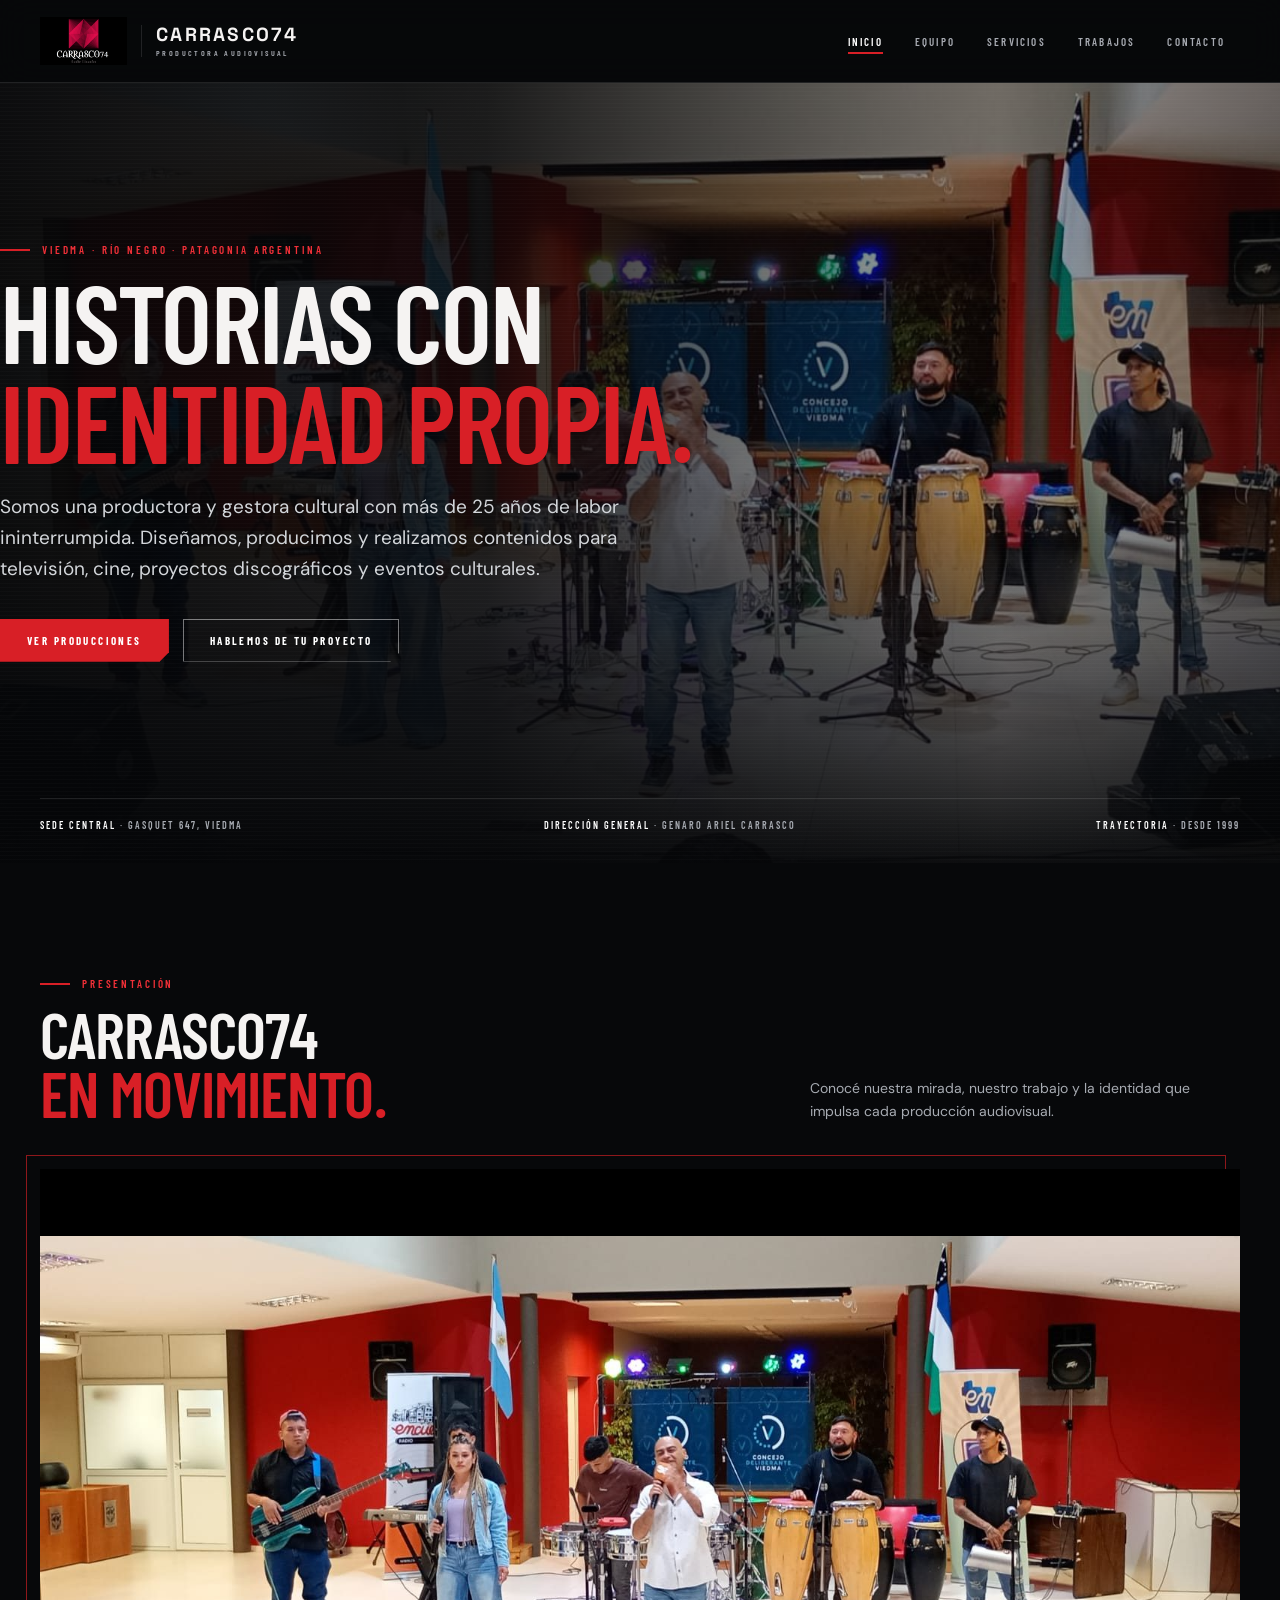
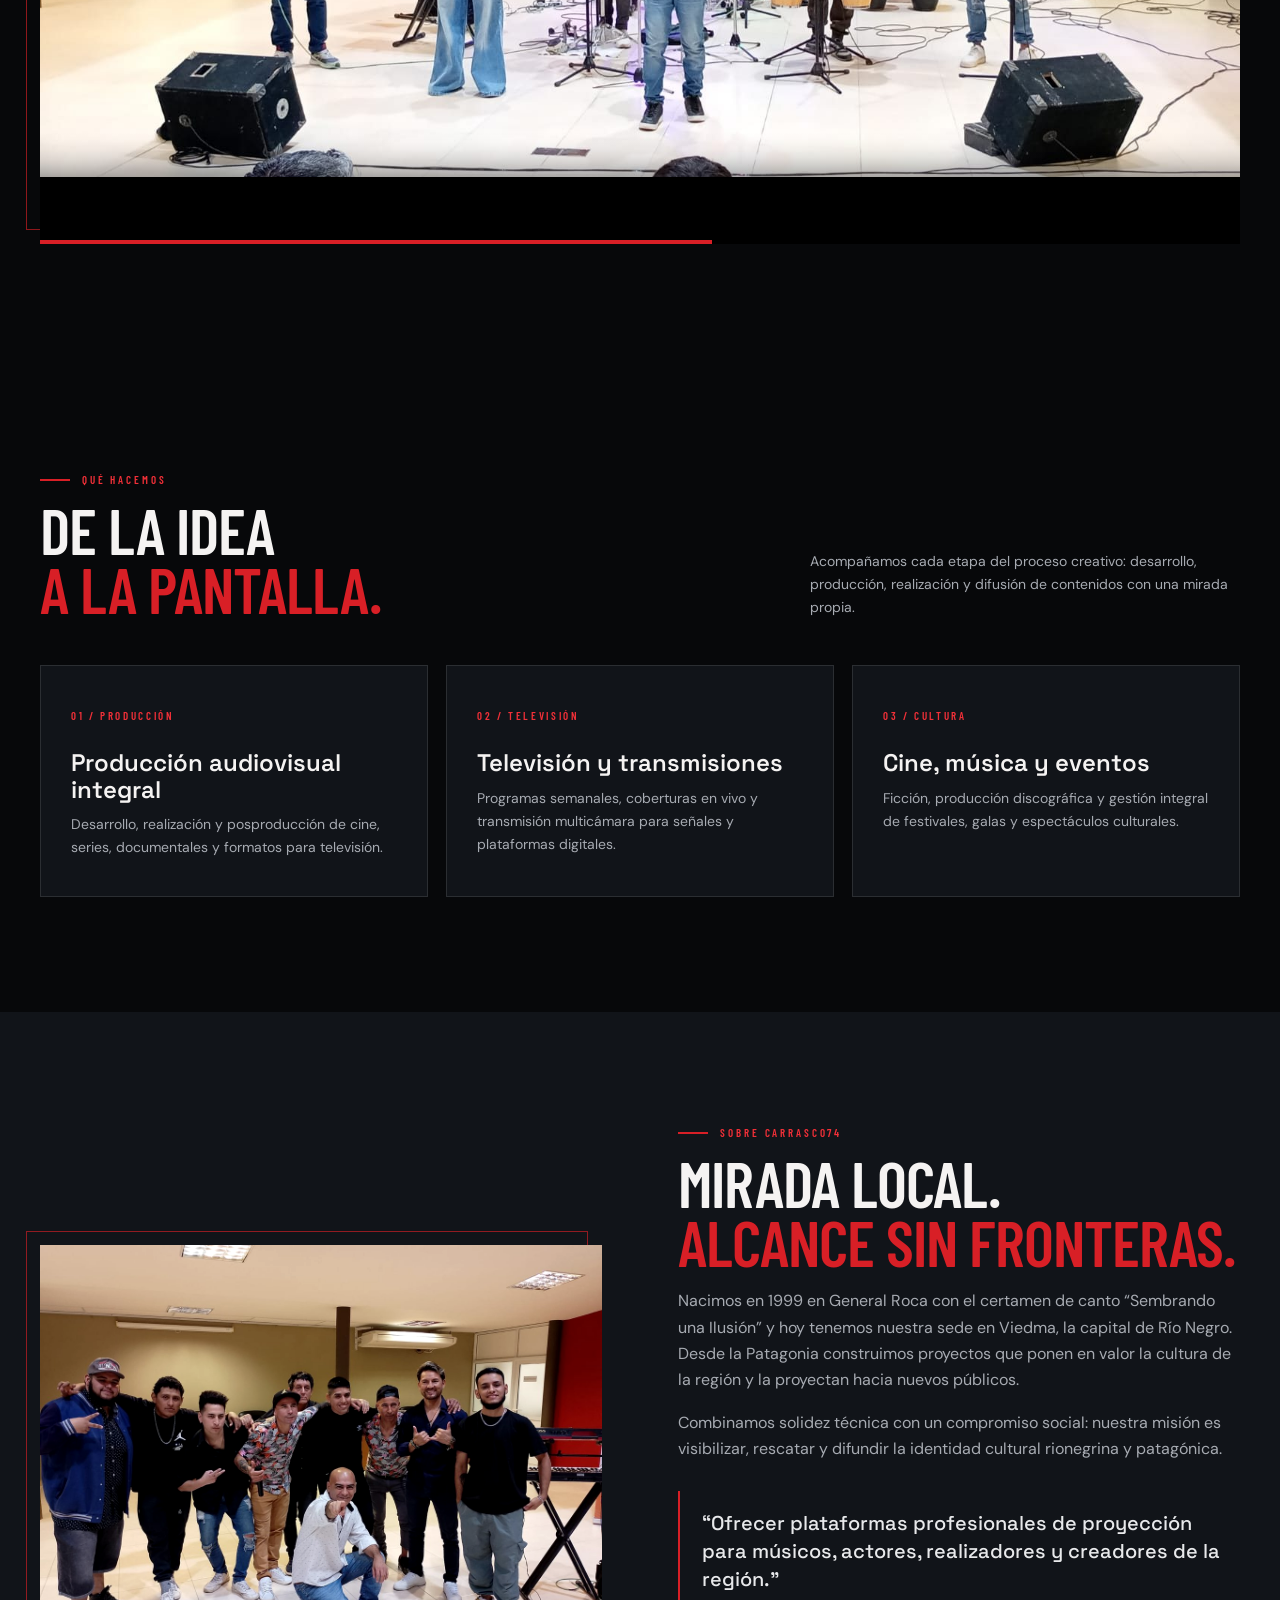
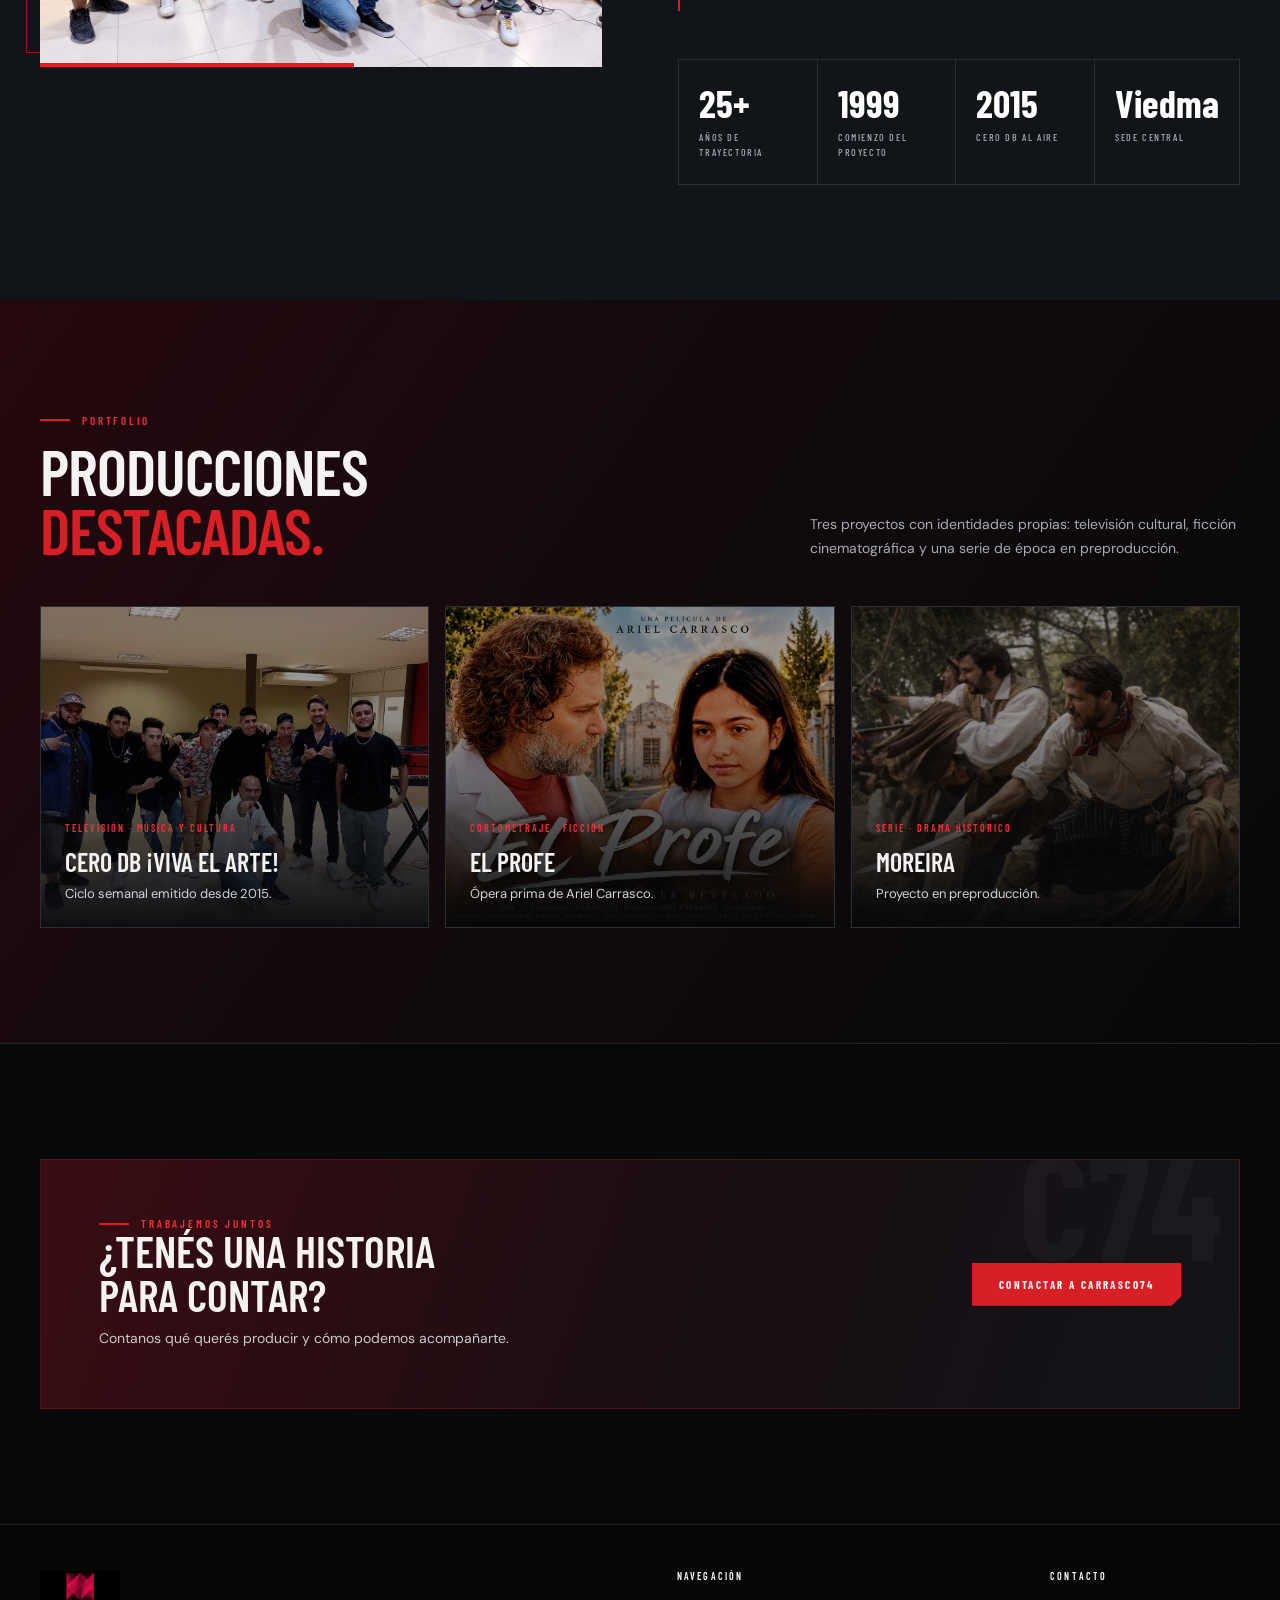
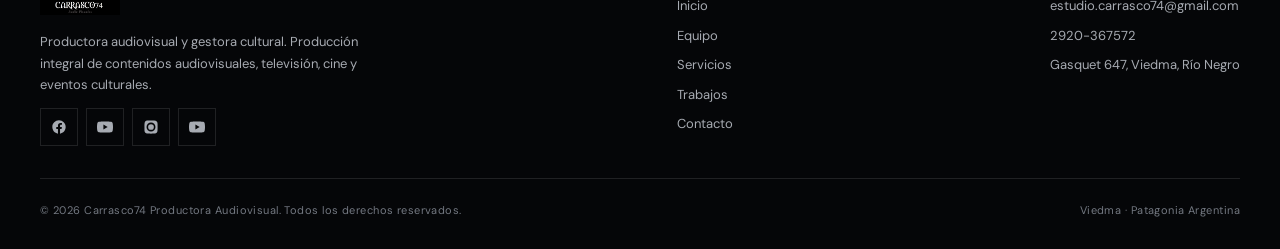
==== commit 00d03a5b: "Correcciones y primer colaboración" ====
--- a/index.html
+++ b/index.html
@@ -51,6 +51,24 @@
       </div>
     </section>
 
+    <section class="section" aria-labelledby="video-presentacion">
+      <div class="container">
+        <div class="section-head" data-reveal>
+          <div>
+            <div class="eyebrow">Presentación</div>
+            <h2 class="section-title" id="video-presentacion">Carrasco74<br><span>en movimiento.</span></h2>
+          </div>
+          <p>Conocé nuestra mirada, nuestro trabajo y la identidad que impulsa cada producción audiovisual.</p>
+        </div>
+        <div class="frame" data-reveal>
+          <video controls preload="none" playsinline poster="assets/img/hero-cerodb.jpg" aria-label="Video de presentación de Carrasco74 Productora Audiovisual">
+            <source src="archivos/video presentacion.mp4" type="video/mp4">
+            Tu navegador no soporta la reproducción de video HTML5.
+          </video>
+        </div>
+      </div>
+    </section>
+
     <section class="section" aria-labelledby="que-hacemos">
       <div class="container">
         <div class="section-head" data-reveal>
@@ -116,7 +134,7 @@
             <div class="teaser__body"><span>Televisión · Música y cultura</span><h3>Cero DB ¡Viva el Arte!</h3><p>Ciclo semanal emitido desde 2015.</p></div>
           </a>
           <a class="teaser" href="trabajos.html#el-profe" data-reveal>
-            <img src="assets/img/proyectos/el-profe/afiche-el-profe.jpg" alt="Afiche del cortometraje El Profe" width="592" height="854" loading="lazy">
+            <img src="assets/img/proyectos/el-profe/afiche-el-profe.png" alt="Afiche del cortometraje El Profe" width="592" height="854" loading="lazy">
             <div class="teaser__body"><span>Cortometraje · Ficción</span><h3>El Profe</h3><p>Ópera prima de Ariel Carrasco.</p></div>
           </a>
           <a class="teaser" href="trabajos.html#moreira" data-reveal>
--- a/css/styles.css
+++ b/css/styles.css
@@ -216,7 +216,9 @@
   content: ''; position: absolute; inset: -14px 14px 14px -14px;
   border: 1px solid rgba(216, 31, 38, .65); z-index: 0;
 }
-.frame img { position: relative; z-index: 1; width: 100%; height: 100%; object-fit: cover; filter: saturate(.8) contrast(1.06); }
+.frame img, .frame video { position: relative; z-index: 1; display: block; width: 100%; height: auto; }
+.frame img { object-fit: cover; filter: saturate(.8) contrast(1.06); }
+.frame video { background: #000; aspect-ratio: 16 / 9; }
 .frame::after { content: ''; position: absolute; z-index: 2; left: 0; bottom: 0; width: 56%; height: 4px; background: var(--red); }
 .split-copy p { color: var(--muted); }
 .split-copy p + p { margin-top: 0; }
@@ -293,7 +295,7 @@
 
 .poster-wrap { position: relative; max-width: 380px; margin-inline: auto; }
 .poster-wrap::before { content: ''; position: absolute; inset: -12px 12px 12px -12px; border: 1px solid var(--red); }
-.poster-wrap img { position: relative; width: 100%; box-shadow: 0 30px 60px rgba(0, 0, 0, .6); }
+.poster-wrap img { position: relative; width: 100%; height: auto; box-shadow: 0 30px 60px rgba(0, 0, 0, .6); object-fit: contain; }
 
 .gallery { display: grid; grid-template-columns: repeat(3, 1fr); gap: 12px; margin-top: 44px; }
 .gallery button {
@@ -389,7 +391,7 @@
 /* ---------- Footer ---------- */
 .site-footer { border-top: 1px solid var(--line); background: #050608; padding: 46px 0 30px; }
 .footer-top { display: flex; justify-content: space-between; gap: 40px; flex-wrap: wrap; padding-bottom: 32px; border-bottom: 1px solid var(--line); }
-.footer-brand img { height: 44px; margin-bottom: 16px; }
+.footer-brand img { height: auto; max-height: 44px; width: auto; max-width: 100%; margin-bottom: 16px; object-fit: contain; }
 .footer-brand p { max-width: 330px; margin: 0; color: var(--muted); font-size: 13px; }
 .footer-col h4 { margin: 0 0 14px; font: 600 10px/1 'Barlow Condensed', sans-serif; letter-spacing: .22em; text-transform: uppercase; color: #fff; }
 .footer-col ul { list-style: none; margin: 0; padding: 0; display: grid; gap: 8px; }
